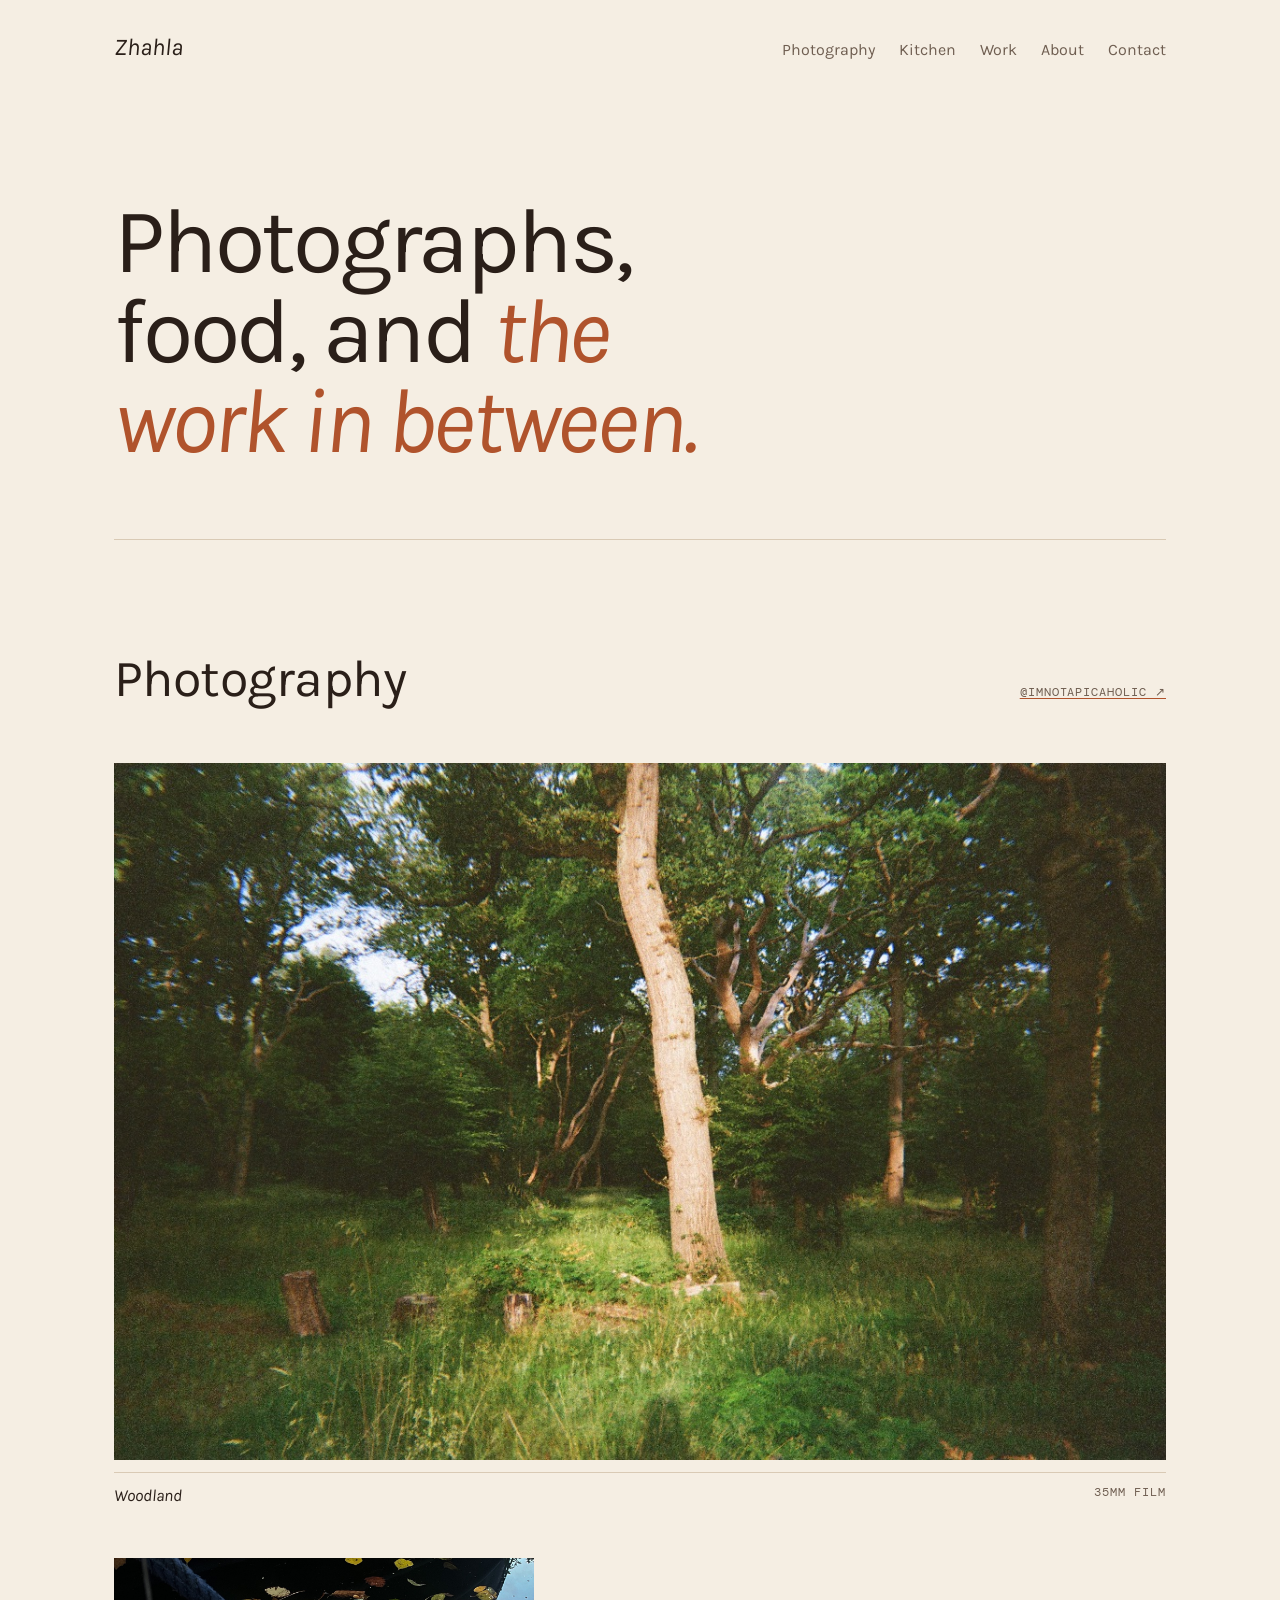
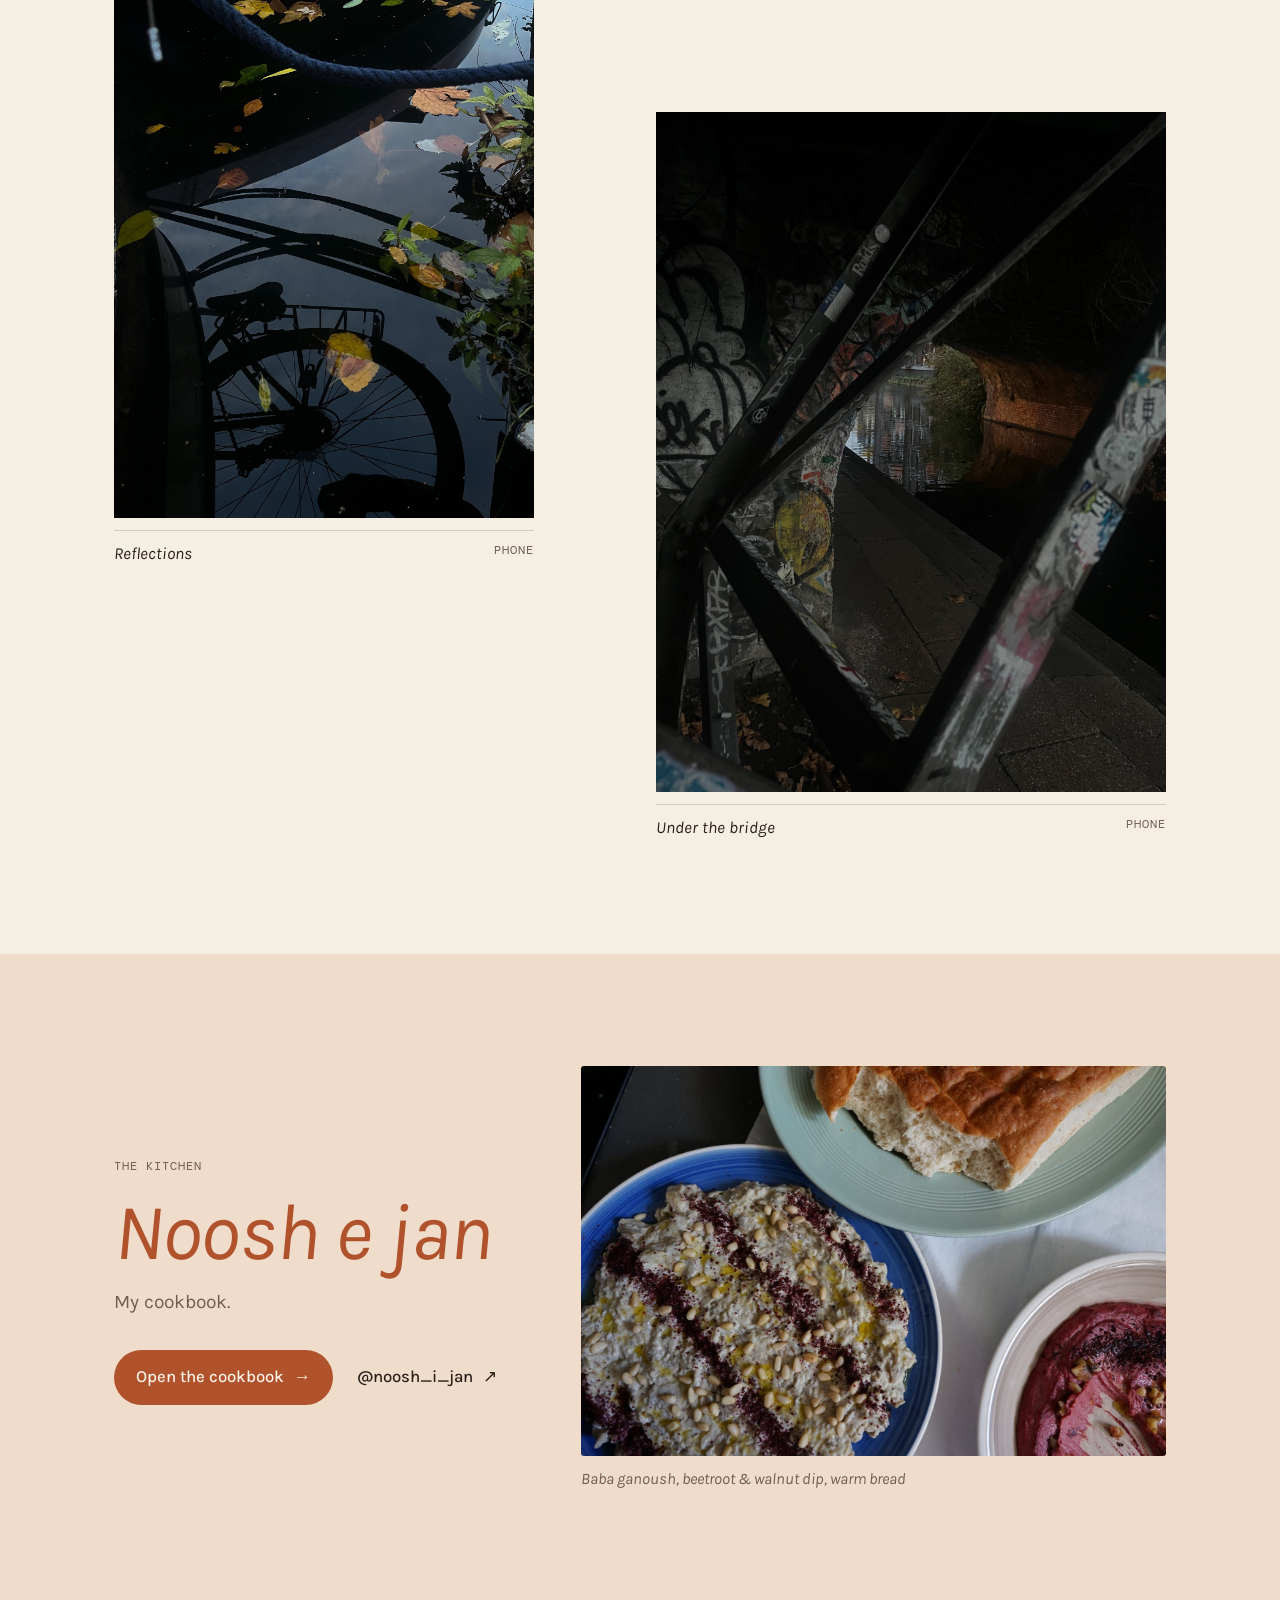
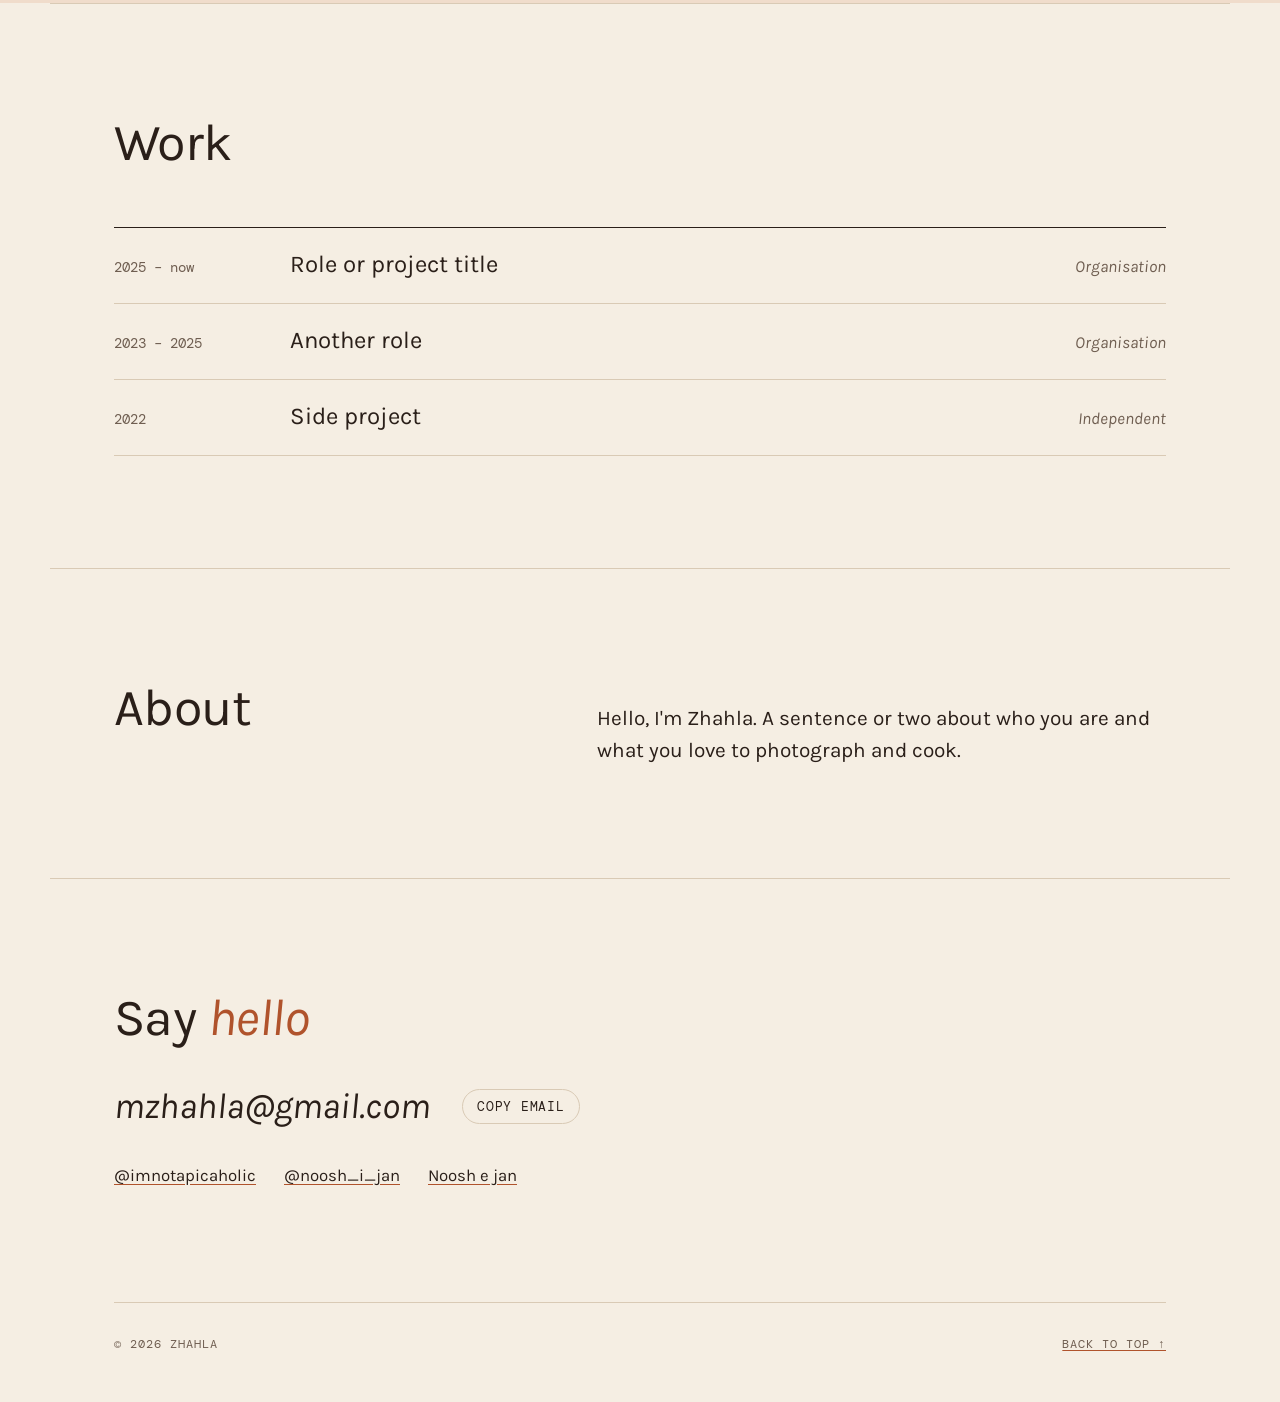
==== index.html @ 4661c4b5 "Switch typography to Karla Co-Authored-By: Claude Opus 5.5 <noreply@anthropic.com> Claude-Session: h" ====
<!doctype html>
<html lang="en">
<head>
<meta charset="utf-8">
<meta name="viewport" content="width=device-width, initial-scale=1, viewport-fit=cover">
<title>Zhahla Portfolio</title>
<link rel="preconnect" href="https://fonts.googleapis.com">
<link rel="preconnect" href="https://fonts.gstatic.com" crossorigin>
<link rel="stylesheet" href="https://fonts.googleapis.com/css2?family=Karla:ital,wght@0,300..700;1,300..700&family=DM+Mono:wght@400&display=swap">
<style>
  :root {
    --paper: #f5eee3;
    --paper-deep: #ece2d2;
    --ink: #2a1f19;
    --ink-soft: #6f5e51;
    --rule: #d9cab5;
    --clay: #b0532c;
    --clay-ink: #fbf4ea;
    --clay-soft: #f0dccb;

    --font-display: "Karla", "Helvetica Neue", Arial, sans-serif;
    --font-body: "Karla", "Helvetica Neue", Arial, sans-serif;
    --mono: "DM Mono", ui-monospace, "SFMono-Regular", Menlo, monospace;

    --gutter: clamp(16px, 5vw, 64px);
    --max: 1180px;
  }
  @media (prefers-color-scheme: dark) {
    :root:not([data-theme="light"]) {
      color-scheme: dark;
      --paper: #1d1612;
      --paper-deep: #271e18;
      --ink: #efe4d4;
      --ink-soft: #b2a08f;
      --rule: #3d3129;
      --clay: #d9774c;
      --clay-ink: #1d1612;
      --clay-soft: #3a2519;
    }
  }
  :root[data-theme="dark"] {
    color-scheme: dark;
    --paper: #1d1612;
    --paper-deep: #271e18;
    --ink: #efe4d4;
    --ink-soft: #b2a08f;
    --rule: #3d3129;
    --clay: #d9774c;
    --clay-ink: #1d1612;
    --clay-soft: #3a2519;
  }

  * { box-sizing: border-box; }
  html { scroll-behavior: smooth; }
  @media (prefers-reduced-motion: reduce) { html { scroll-behavior: auto; } }
  body {
    margin: 0;
    background: var(--paper);
    color: var(--ink);
    font-family: var(--font-body);
    font-size: 1.05rem;
    line-height: 1.6;
    -webkit-font-smoothing: antialiased;
  }
  img { max-width: 100%; display: block; }
  a { color: inherit; text-decoration-color: var(--clay); text-underline-offset: 0.2em; }
  a:hover { color: var(--clay); }
  :focus-visible { outline: 2px solid var(--clay); outline-offset: 3px; border-radius: 2px; }

  .wrap { max-width: var(--max); margin-inline: auto; padding-inline: var(--gutter); }

  .label {
    font-family: var(--mono);
    font-size: 0.75rem;
    letter-spacing: 0.08em;
    text-transform: uppercase;
    color: var(--ink-soft);
  }
  h1, h2, h3 { font-family: var(--font-display); font-weight: 400; text-wrap: balance; margin: 0; }
  h2 { font-size: clamp(2rem, 4.5vw, 3.25rem); line-height: 1.05; letter-spacing: -0.01em; }
  h2 em, h1 em { font-style: italic; color: var(--clay); }
  p { margin: 0; }

  /* ---------- Header ---------- */
  .site-header {
    display: flex; flex-wrap: wrap; align-items: baseline; justify-content: space-between;
    gap: 12px 32px; padding-block: 28px;
  }
  .wordmark { font-family: var(--font-display); font-style: italic; font-size: 1.5rem; text-decoration: none; }
  .site-header nav { display: flex; flex-wrap: wrap; gap: 6px 24px; }
  .site-header nav a { font-size: 1rem; text-decoration: none; color: var(--ink-soft); }
  .site-header nav a:hover { color: var(--clay); }

  /* ---------- Intro ---------- */
  .intro { padding-block: clamp(40px, 8vw, 104px) clamp(40px, 6vw, 72px); border-bottom: 1px solid var(--rule); }
  .intro h1 {
    font-size: clamp(2.6rem, 7.4vw, 5.75rem);
    line-height: 0.98;
    letter-spacing: -0.035em;
    font-weight: 400;
    max-width: 14ch;
  }

  /* ---------- Sections ---------- */
  section { padding-block: clamp(56px, 9vw, 112px); }
  section + section { border-top: 1px solid var(--rule); }
  .section-head {
    display: flex; flex-wrap: wrap; align-items: baseline; justify-content: space-between; gap: 12px 24px;
    margin-bottom: clamp(32px, 5vw, 56px);
  }

  /* ---------- Photography: editorial grid ---------- */
  .gallery { display: grid; grid-template-columns: repeat(12, minmax(0, 1fr)); gap: clamp(28px, 4vw, 48px) clamp(16px, 2.5vw, 32px); }
  .frame { margin: 0; }
  .frame button {
    all: unset; display: block; width: 100%; cursor: zoom-in; overflow: hidden; background: var(--paper-deep);
  }
  .frame button:focus-visible { outline: 2px solid var(--clay); outline-offset: 4px; }
  .frame img { width: 100%; height: 100%; object-fit: cover; transition: transform 0.9s cubic-bezier(.2,.7,.2,1); }
  .frame button:hover img { transform: scale(1.025); }
  @media (prefers-reduced-motion: reduce) { .frame img { transition: none; } .frame button:hover img { transform: none; } }
  .frame figcaption {
    display: flex; flex-wrap: wrap; justify-content: space-between; gap: 4px 16px;
    margin-top: 12px; padding-top: 10px; border-top: 1px solid var(--rule);
  }
  .frame figcaption .title { font-style: italic; font-size: 1.05rem; }

  .f-wood   { grid-column: 1 / -1; }
  .f-wood button { aspect-ratio: 1125 / 746; }
  .f-canal  { grid-column: 1 / span 5; grid-row: 2; }
  .f-bridge { grid-column: 7 / span 6; grid-row: 2; margin-top: clamp(0px, 12vw, 160px); }
  .f-canal button, .f-bridge button { aspect-ratio: 3 / 4; }
  @media (max-width: 720px) {
    .f-canal, .f-bridge { grid-column: 1 / -1; grid-row: auto; margin-top: 0; }
  }

  /* ---------- Kitchen ---------- */
  .kitchen { background: var(--clay-soft); border-top: 0 !important; }
  .kitchen-grid { display: grid; grid-template-columns: minmax(0, 1fr) minmax(0, 1.5fr); gap: clamp(32px, 6vw, 88px); align-items: center; }
  @media (max-width: 800px) { .kitchen-grid { grid-template-columns: 1fr; } }
  .dish { margin: 0; }
  .dish a { display: block; overflow: hidden; border-radius: 3px; }
  .dish img { width: 100%; height: auto; aspect-ratio: 3 / 2; object-fit: cover; transition: transform 0.9s cubic-bezier(.2,.7,.2,1); }
  .dish a:hover img { transform: scale(1.025); }
  @media (prefers-reduced-motion: reduce) { .dish img { transition: none; } .dish a:hover img { transform: none; } }
  .dish figcaption { margin-top: 10px; font-style: italic; font-size: 1rem; color: var(--ink-soft); }
  .kitchen h2 { font-size: clamp(2.6rem, 7vw, 5rem); }
  .kitchen p.lede { margin-top: 12px; font-size: 1.2rem; color: var(--ink-soft); }
  .kitchen-links { display: flex; flex-wrap: wrap; gap: 12px 20px; margin-top: 32px; align-items: center; }
  .btn {
    display: inline-flex; align-items: center; gap: 10px;
    padding: 14px 22px; border-radius: 999px;
    background: var(--clay); color: var(--clay-ink); text-decoration: none;
    font-family: var(--font-body); font-size: 1.05rem; font-weight: 500;
    border: 0; cursor: pointer;
  }
  .btn:hover { color: var(--clay-ink); filter: brightness(1.07); }
  .btn-quiet { background: transparent; color: var(--ink); padding-inline: 4px; }
  .btn-quiet:hover { color: var(--clay); filter: none; }

  /* ---------- Work ---------- */
  .work-list { list-style: none; margin: 0; padding: 0; border-top: 1px solid var(--ink); }
  .work-list li {
    display: grid; grid-template-columns: 9rem minmax(0, 1fr) auto; gap: 4px 32px;
    padding-block: 22px; border-bottom: 1px solid var(--rule); align-items: baseline;
  }
  .work-list .when { font-family: var(--mono); font-size: 0.85rem; color: var(--ink-soft); font-variant-numeric: tabular-nums; }
  .work-list h3 { font-size: 1.5rem; line-height: 1.2; }
  .work-list .org { font-style: italic; color: var(--ink-soft); }
  @media (max-width: 760px) { .work-list li { grid-template-columns: 1fr; } }

  /* ---------- About ---------- */
  .about-grid { display: grid; align-items: baseline; grid-template-columns: minmax(0, 1fr) minmax(0, 1.4fr); gap: clamp(32px, 6vw, 96px); }
  @media (max-width: 800px) { .about-grid { grid-template-columns: 1fr; } }
  .about-copy { max-width: 52ch; font-size: 1.3rem; line-height: 1.55; }
  /* ---------- Contact ---------- */
  .contact-row { display: flex; flex-wrap: wrap; gap: 16px 32px; align-items: center; margin-top: 32px; }
  .email {
    font-family: var(--font-display); font-size: clamp(1.4rem, 3.4vw, 2.25rem); font-style: italic;
    user-select: all; overflow-wrap: anywhere;
  }
  .copy { font-family: var(--mono); font-size: 0.8rem; letter-spacing: 0.06em; text-transform: uppercase;
    background: none; border: 1px solid var(--rule); color: var(--ink); padding: 8px 14px; border-radius: 999px; cursor: pointer; }
  .copy:hover { border-color: var(--clay); color: var(--clay); }
  .socials { display: flex; flex-wrap: wrap; gap: 8px 28px; margin-top: 28px; }

  footer { padding-block: 32px 48px; border-top: 1px solid var(--rule); display: flex; flex-wrap: wrap; justify-content: space-between; gap: 8px 24px; }

  /* ---------- Lightbox ---------- */
  dialog.lightbox {
    border: 0; padding: 0; max-width: 100vw; max-height: 100vh; width: 100vw; height: 100vh;
    background: rgba(24, 17, 13, 0.94); color: #efe4d4;
  }
  dialog.lightbox::backdrop { background: rgba(24, 17, 13, 0.94); }
  .lb-inner { height: 100%; display: grid; grid-template-rows: minmax(0, 1fr) auto; gap: 16px; padding: max(24px, env(safe-area-inset-top, 0px)) 16px max(20px, env(safe-area-inset-bottom, 0px)); }
  .lb-inner img { max-height: 100%; max-width: 100%; margin: auto; object-fit: contain; }
  .lb-bar { display: flex; flex-wrap: wrap; gap: 8px 24px; justify-content: center; align-items: baseline; font-style: italic; }
  .lb-bar .label { color: #b2a08f; font-style: normal; }
  .lb-btn { all: unset; cursor: pointer; font-family: var(--mono); font-size: 0.8rem; letter-spacing: 0.08em; text-transform: uppercase; color: #efe4d4; padding: 6px 10px; }
  .lb-btn:hover { color: #d9774c; }
  .lb-btn:focus-visible { outline: 2px solid #d9774c; }
</style>
</head>
<body>

<div class="wrap">
  <header class="site-header">
    <a class="wordmark" href="#top" id="top">Zhahla</a>
    <nav aria-label="Sections">
      <a href="#photography">Photography</a>
      <a href="#kitchen">Kitchen</a>
      <a href="#work">Work</a>
      <a href="#about">About</a>
      <a href="#contact">Contact</a>
    </nav>
  </header>

  <div class="intro">
    <h1>Photographs, food, and <em>the work in between.</em></h1>
  </div>
</div>

<main>
  <!-- PHOTOGRAPHY -->
  <section id="photography" class="wrap" aria-labelledby="photo-h">
    <div class="section-head">
      <h2 id="photo-h">Photography</h2>
      <a class="label" href="https://www.instagram.com/imnotapicaholic/" target="_blank" rel="noopener">@imnotapicaholic ↗</a>
    </div>

    <div class="gallery">
      <figure class="frame f-wood">
        <button type="button" aria-label="View Woodland larger">
          <img src="images/woodland.jpg" alt="Sunlit clearing in an old oak wood, a pale trunk leaning across long green grass and small tree stumps" width="1125" height="746">
        </button>
        <figcaption><span class="title">Woodland</span><span class="label">35mm film</span></figcaption>
      </figure>

      <figure class="frame f-canal">
        <button type="button" aria-label="View Reflections larger">
          <img src="images/canal-reflection.jpg" alt="A bicycle reflected in dark canal water beside a moored boat, with autumn leaves floating on the surface" width="1500" height="2000" loading="lazy">
        </button>
        <figcaption><span class="title">Reflections</span><span class="label">Phone</span></figcaption>
      </figure>

      <figure class="frame f-bridge">
        <button type="button" aria-label="View Under the bridge larger">
          <img src="images/under-the-bridge.jpg" alt="Canal towpath seen through sticker-covered railings, with warm light on the brick arch of a bridge" width="1500" height="2000" loading="lazy">
        </button>
        <figcaption><span class="title">Under the bridge</span><span class="label">Phone</span></figcaption>
      </figure>
    </div>
  </section>

  <!-- KITCHEN -->
  <section id="kitchen" class="kitchen" aria-labelledby="kitchen-h">
    <div class="wrap kitchen-grid">
      <div>
        <span class="label">The kitchen</span>
        <h2 id="kitchen-h" style="margin-top:12px"><em>Noosh e jan</em></h2>
        <p class="lede">My cookbook.</p>
        <div class="kitchen-links">
          <a class="btn" href="https://zhahlam.github.io/nosh-e-jaan/" target="_blank" rel="noopener">Open the cookbook <span aria-hidden="true">→</span></a>
          <a class="btn btn-quiet" href="https://www.instagram.com/noosh_i_jan/" target="_blank" rel="noopener">@noosh_i_jan <span aria-hidden="true">↗</span></a>
        </div>
      </div>
      <figure class="dish">
        <a href="https://zhahlam.github.io/nosh-e-jaan/" target="_blank" rel="noopener">
          <img src="images/dips-and-bread.jpg" alt="Baba ganoush with pine nuts and sumac, beetroot and walnut dip, and a torn loaf of bread" width="1600" height="1067" loading="lazy">
        </a>
        <figcaption>Baba ganoush, beetroot &amp; walnut dip, warm bread</figcaption>
      </figure>
    </div>
  </section>

  <!-- WORK -->
  <section id="work" class="wrap" aria-labelledby="work-h">
    <div class="section-head">
      <h2 id="work-h">Work</h2>
    </div>
    <ol class="work-list">
      <li><span class="when">2025 – now</span><h3>Role or project title</h3><span class="org">Organisation</span></li>
      <li><span class="when">2023 – 2025</span><h3>Another role</h3><span class="org">Organisation</span></li>
      <li><span class="when">2022</span><h3>Side project</h3><span class="org">Independent</span></li>
    </ol>
  </section>

  <!-- ABOUT -->
  <section id="about" class="wrap" aria-labelledby="about-h">
    <div class="about-grid">
      <h2 id="about-h">About</h2>
      <p class="about-copy">Hello, I'm Zhahla. A sentence or two about who you are and what you love to photograph and cook.</p>
    </div>
  </section>

  <!-- CONTACT -->
  <section id="contact" class="wrap contact" aria-labelledby="contact-h">
    <h2 id="contact-h">Say <em>hello</em></h2>
    <div class="contact-row">
      <span class="email" id="email">mzhahla@gmail.com</span>
      <button class="copy" type="button" id="copy-email">Copy email</button>
    </div>
    <div class="socials">
      <a href="https://www.instagram.com/imnotapicaholic/" target="_blank" rel="noopener">@imnotapicaholic</a>
      <a href="https://www.instagram.com/noosh_i_jan/" target="_blank" rel="noopener">@noosh_i_jan</a>
      <a href="https://zhahlam.github.io/nosh-e-jaan/" target="_blank" rel="noopener">Noosh e jan</a>
    </div>
  </section>
</main>

<div class="wrap">
  <footer>
    <span class="label">© 2026 Zhahla</span>
    <a class="label" href="#top">Back to top ↑</a>
  </footer>
</div>

<dialog class="lightbox" id="lightbox" aria-label="Photograph viewer">
  <div class="lb-inner">
    <img id="lb-img" src="" alt="">
    <div class="lb-bar">
      <button class="lb-btn" type="button" id="lb-prev">← Prev</button>
      <span id="lb-title"></span>
      <span class="label" id="lb-meta"></span>
      <button class="lb-btn" type="button" id="lb-next">Next →</button>
      <button class="lb-btn" type="button" id="lb-close">Close ✕</button>
    </div>
  </div>
</dialog>

<script>
  (function () {
    var frames = Array.prototype.slice.call(document.querySelectorAll('.frame'));
    var dlg = document.getElementById('lightbox');
    var img = document.getElementById('lb-img');
    var title = document.getElementById('lb-title');
    var meta = document.getElementById('lb-meta');
    var current = 0;

    function show(i) {
      current = (i + frames.length) % frames.length;
      var f = frames[current];
      var src = f.querySelector('img');
      img.src = src.getAttribute('src');
      img.alt = src.alt;
      title.textContent = f.querySelector('.title').textContent;
      meta.textContent = f.querySelector('figcaption .label').textContent;
    }
    frames.forEach(function (f, i) {
      f.querySelector('button').addEventListener('click', function () {
        show(i);
        if (dlg.showModal) dlg.showModal(); else dlg.setAttribute('open', '');
      });
    });
    document.getElementById('lb-prev').addEventListener('click', function () { show(current - 1); });
    document.getElementById('lb-next').addEventListener('click', function () { show(current + 1); });
    document.getElementById('lb-close').addEventListener('click', function () { dlg.close(); });
    dlg.addEventListener('click', function (e) { if (e.target === dlg || e.target.classList.contains('lb-inner')) dlg.close(); });
    dlg.addEventListener('keydown', function (e) {
      if (e.key === 'ArrowLeft') show(current - 1);
      if (e.key === 'ArrowRight') show(current + 1);
    });

    var copyBtn = document.getElementById('copy-email');
    copyBtn.addEventListener('click', function () {
      var text = document.getElementById('email').textContent;
      function done() { copyBtn.textContent = 'Copied'; setTimeout(function () { copyBtn.textContent = 'Copy email'; }, 1800); }
      function fallback() {
        var r = document.createRange(); r.selectNodeContents(document.getElementById('email'));
        var s = window.getSelection(); s.removeAllRanges(); s.addRange(r);
        copyBtn.textContent = 'Selected, press Ctrl+C';
      }
      try { navigator.clipboard.writeText(text).then(done, fallback); } catch (e) { fallback(); }
    });
  })();
</script>
</body>
</html>
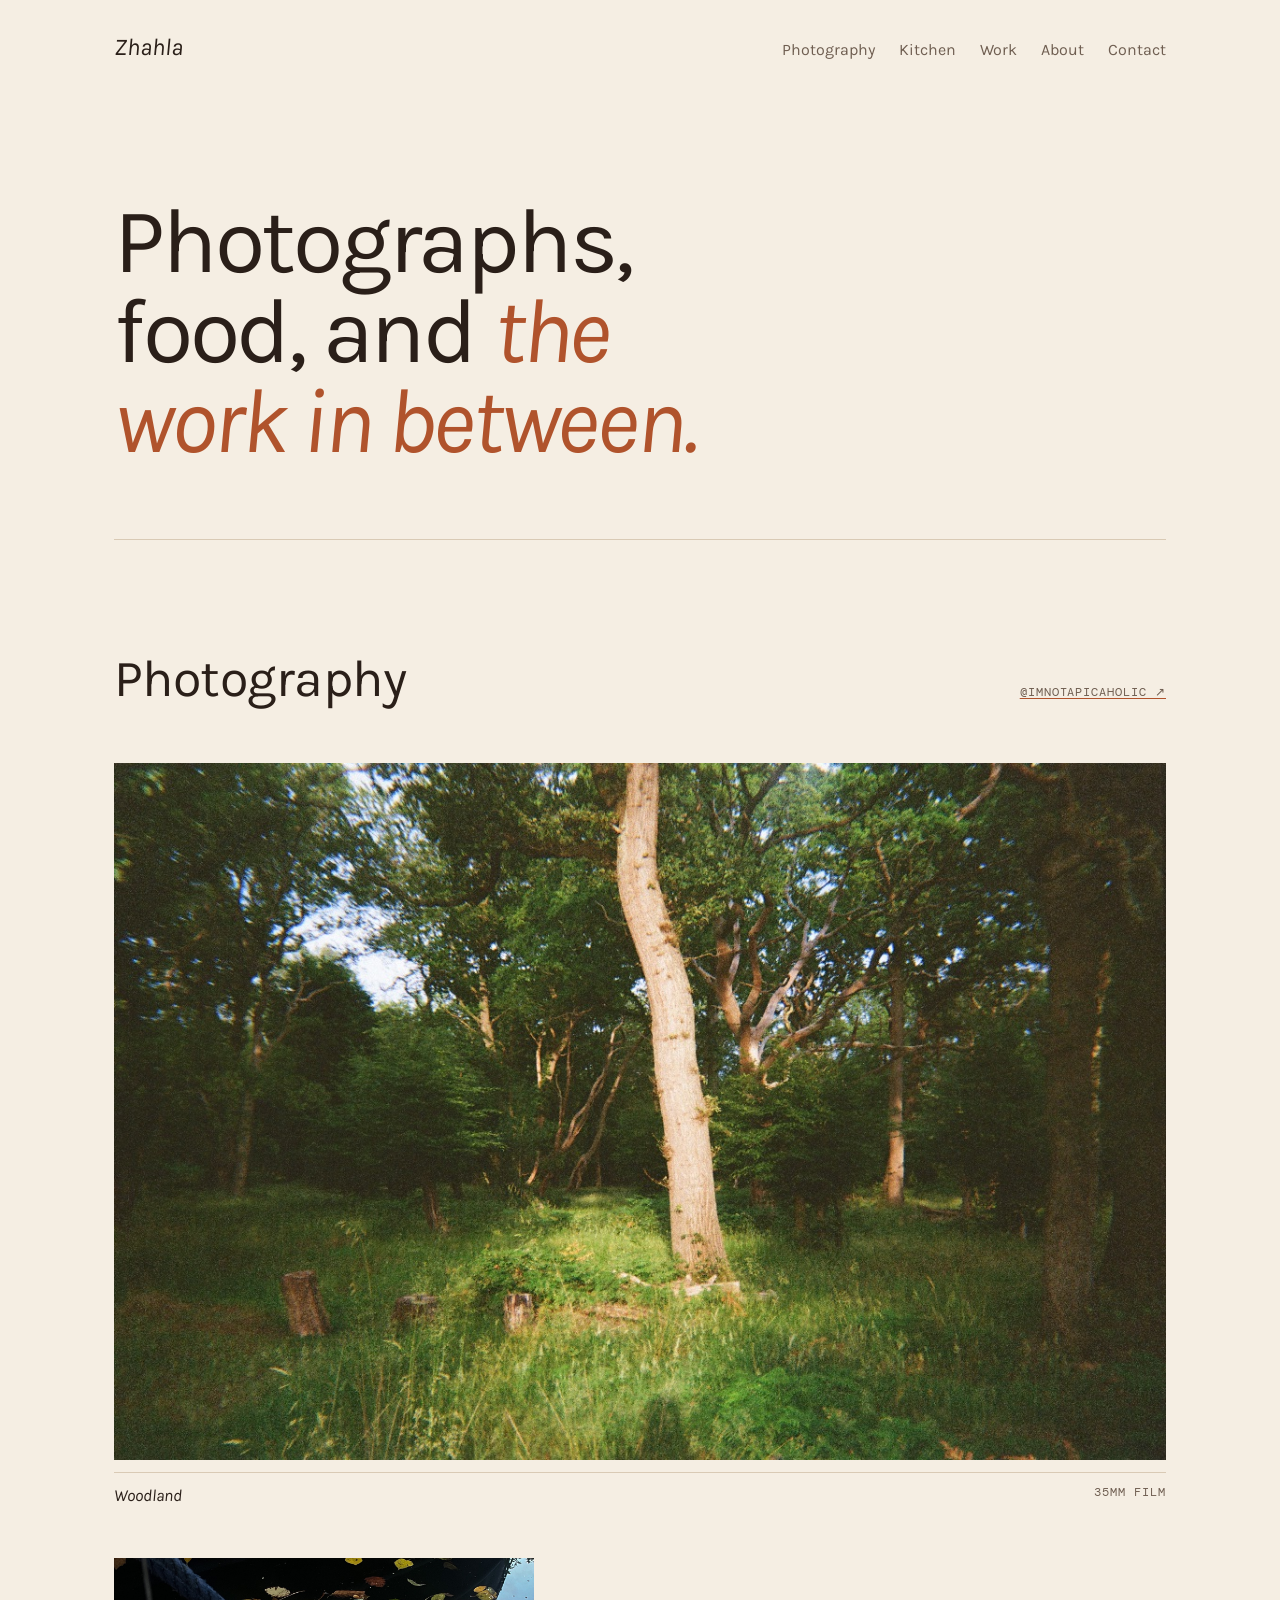
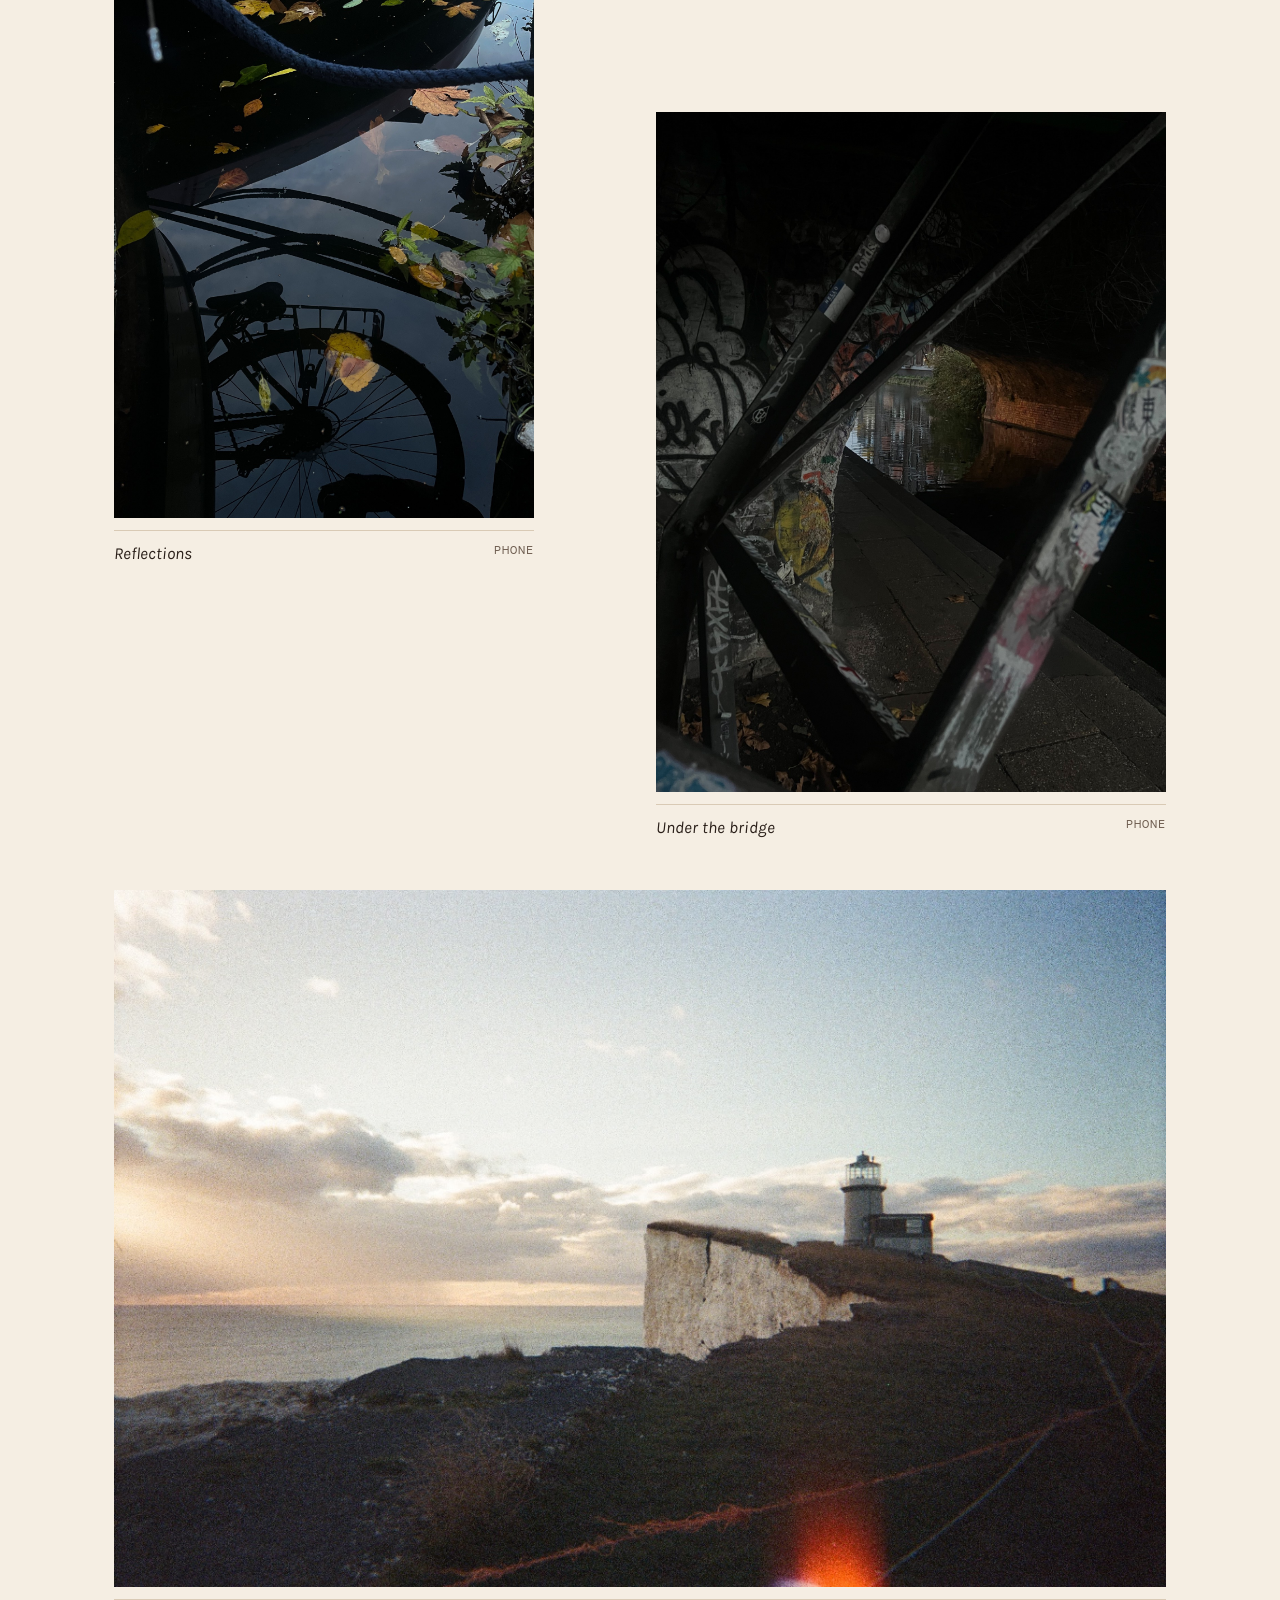
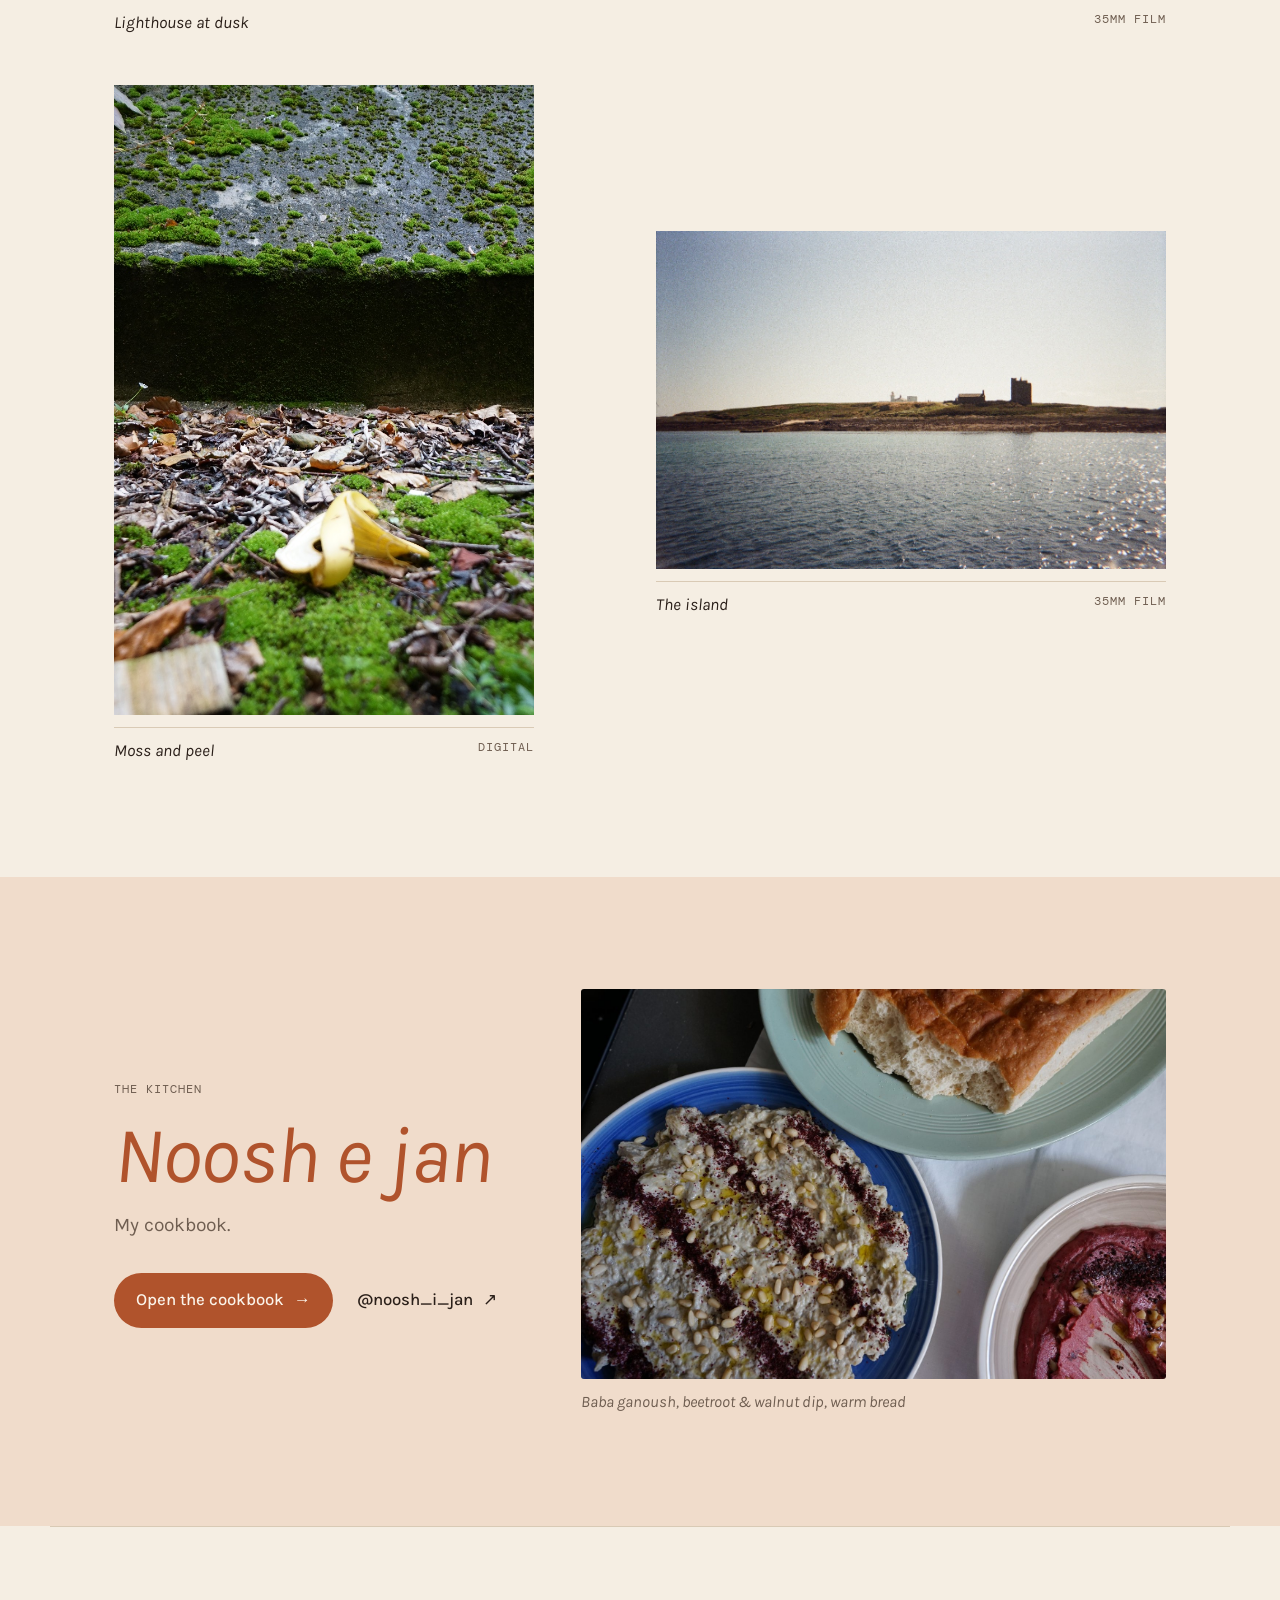
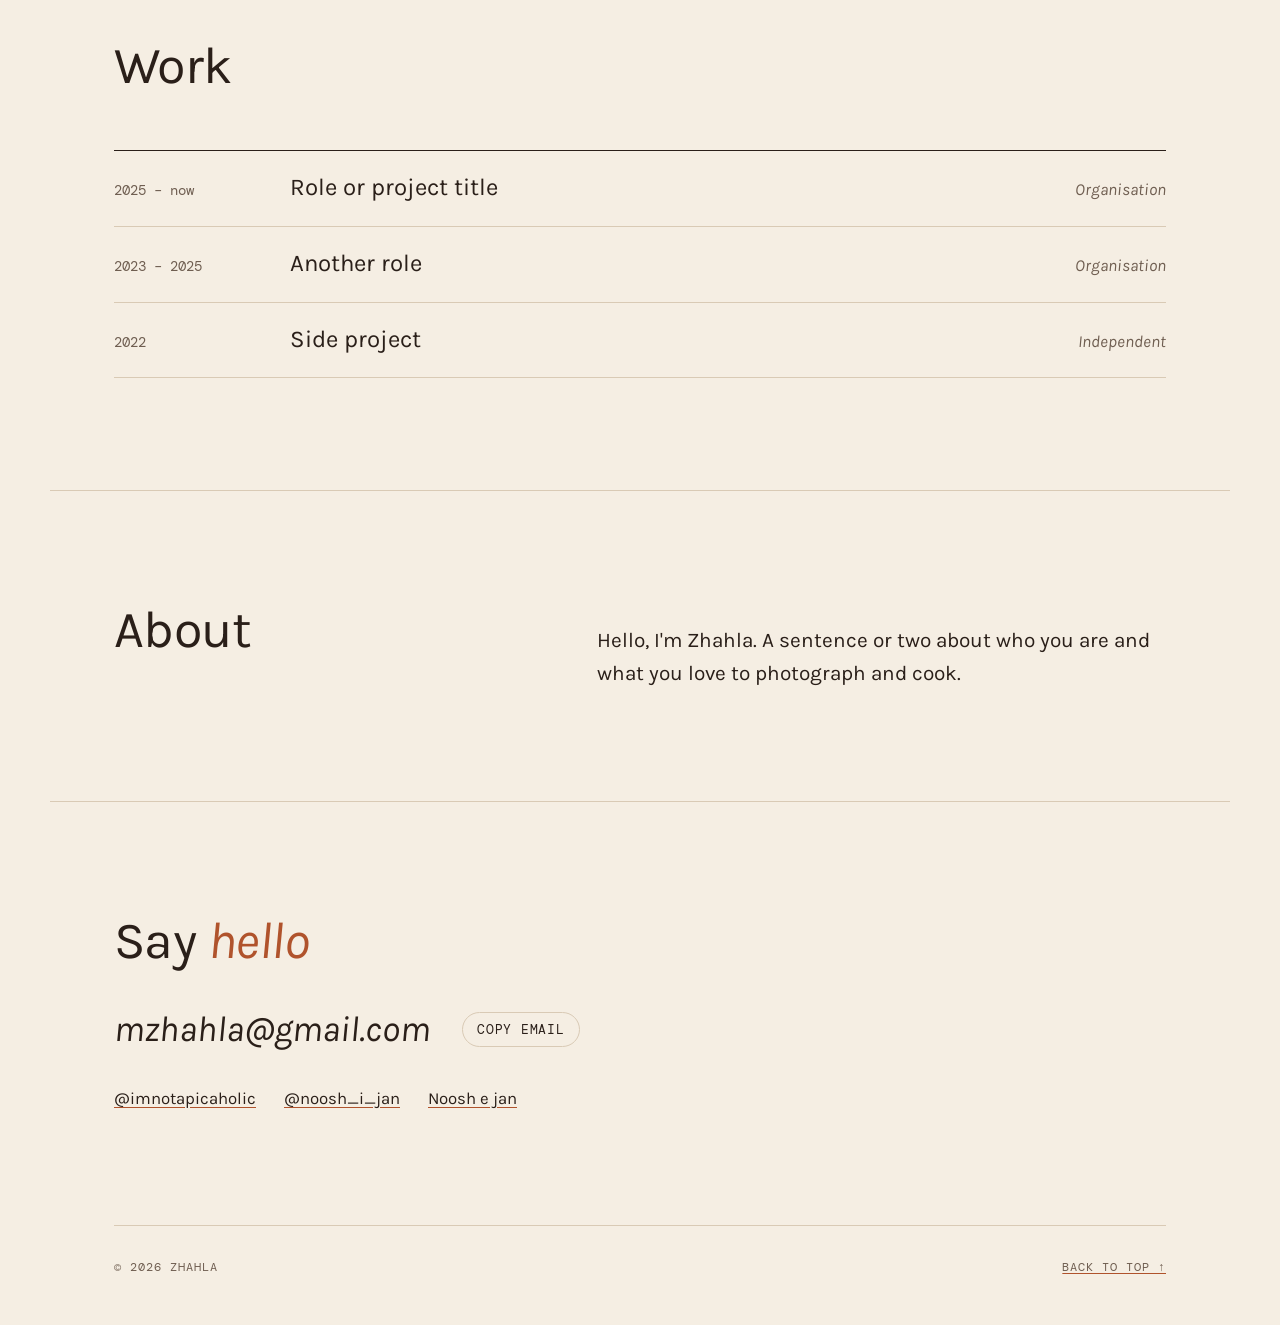
==== commit 2726cc2b: "Add three photographs to the gallery Co-Authored-By: Claude Opus 5.5 <noreply@anthropic.com> Claude-" ====
--- a/index.html
+++ b/index.html
@@ -130,8 +130,14 @@
   .f-canal  { grid-column: 1 / span 5; grid-row: 2; }
   .f-bridge { grid-column: 7 / span 6; grid-row: 2; margin-top: clamp(0px, 12vw, 160px); }
   .f-canal button, .f-bridge button { aspect-ratio: 3 / 4; }
+  .f-lighthouse { grid-column: 1 / -1; grid-row: 3; }
+  .f-moss   { grid-column: 1 / span 5; grid-row: 4; }
+  .f-island { grid-column: 7 / span 6; grid-row: 4; align-self: center; }
+  .f-lighthouse button, .f-island button { aspect-ratio: 1125 / 746; }
+  .f-moss button { aspect-ratio: 2 / 3; }
   @media (max-width: 720px) {
-    .f-canal, .f-bridge { grid-column: 1 / -1; grid-row: auto; margin-top: 0; }
+    .f-canal, .f-bridge, .f-moss, .f-island { grid-column: 1 / -1; grid-row: auto; margin-top: 0; }
+    .f-lighthouse { grid-row: auto; }
   }
 
   /* ---------- Kitchen ---------- */
@@ -248,6 +254,27 @@
           <img src="images/under-the-bridge.jpg" alt="Canal towpath seen through sticker-covered railings, with warm light on the brick arch of a bridge" width="1500" height="2000" loading="lazy">
         </button>
         <figcaption><span class="title">Under the bridge</span><span class="label">Phone</span></figcaption>
+      </figure>
+
+      <figure class="frame f-lighthouse">
+        <button type="button" aria-label="View Lighthouse at dusk larger">
+          <img src="images/lighthouse.jpg" alt="A lighthouse on top of a white chalk cliff at dusk, the sea and a low sun behind clouds, with a red light leak in the corner" width="1125" height="746" loading="lazy">
+        </button>
+        <figcaption><span class="title">Lighthouse at dusk</span><span class="label">35mm film</span></figcaption>
+      </figure>
+
+      <figure class="frame f-moss">
+        <button type="button" aria-label="View Moss and peel larger">
+          <img src="images/moss-and-peel.jpg" alt="A banana peel on a woodland floor of moss and dry leaves, in front of a moss-covered concrete step" width="750" height="1125" loading="lazy">
+        </button>
+        <figcaption><span class="title">Moss and peel</span><span class="label">Digital</span></figcaption>
+      </figure>
+
+      <figure class="frame f-island">
+        <button type="button" aria-label="View The island larger">
+          <img src="images/island.jpg" alt="A low green island seen across sparkling water, with a small white lighthouse and a ruined stone tower on the horizon" width="1125" height="746" loading="lazy">
+        </button>
+        <figcaption><span class="title">The island</span><span class="label">35mm film</span></figcaption>
       </figure>
     </div>
   </section>
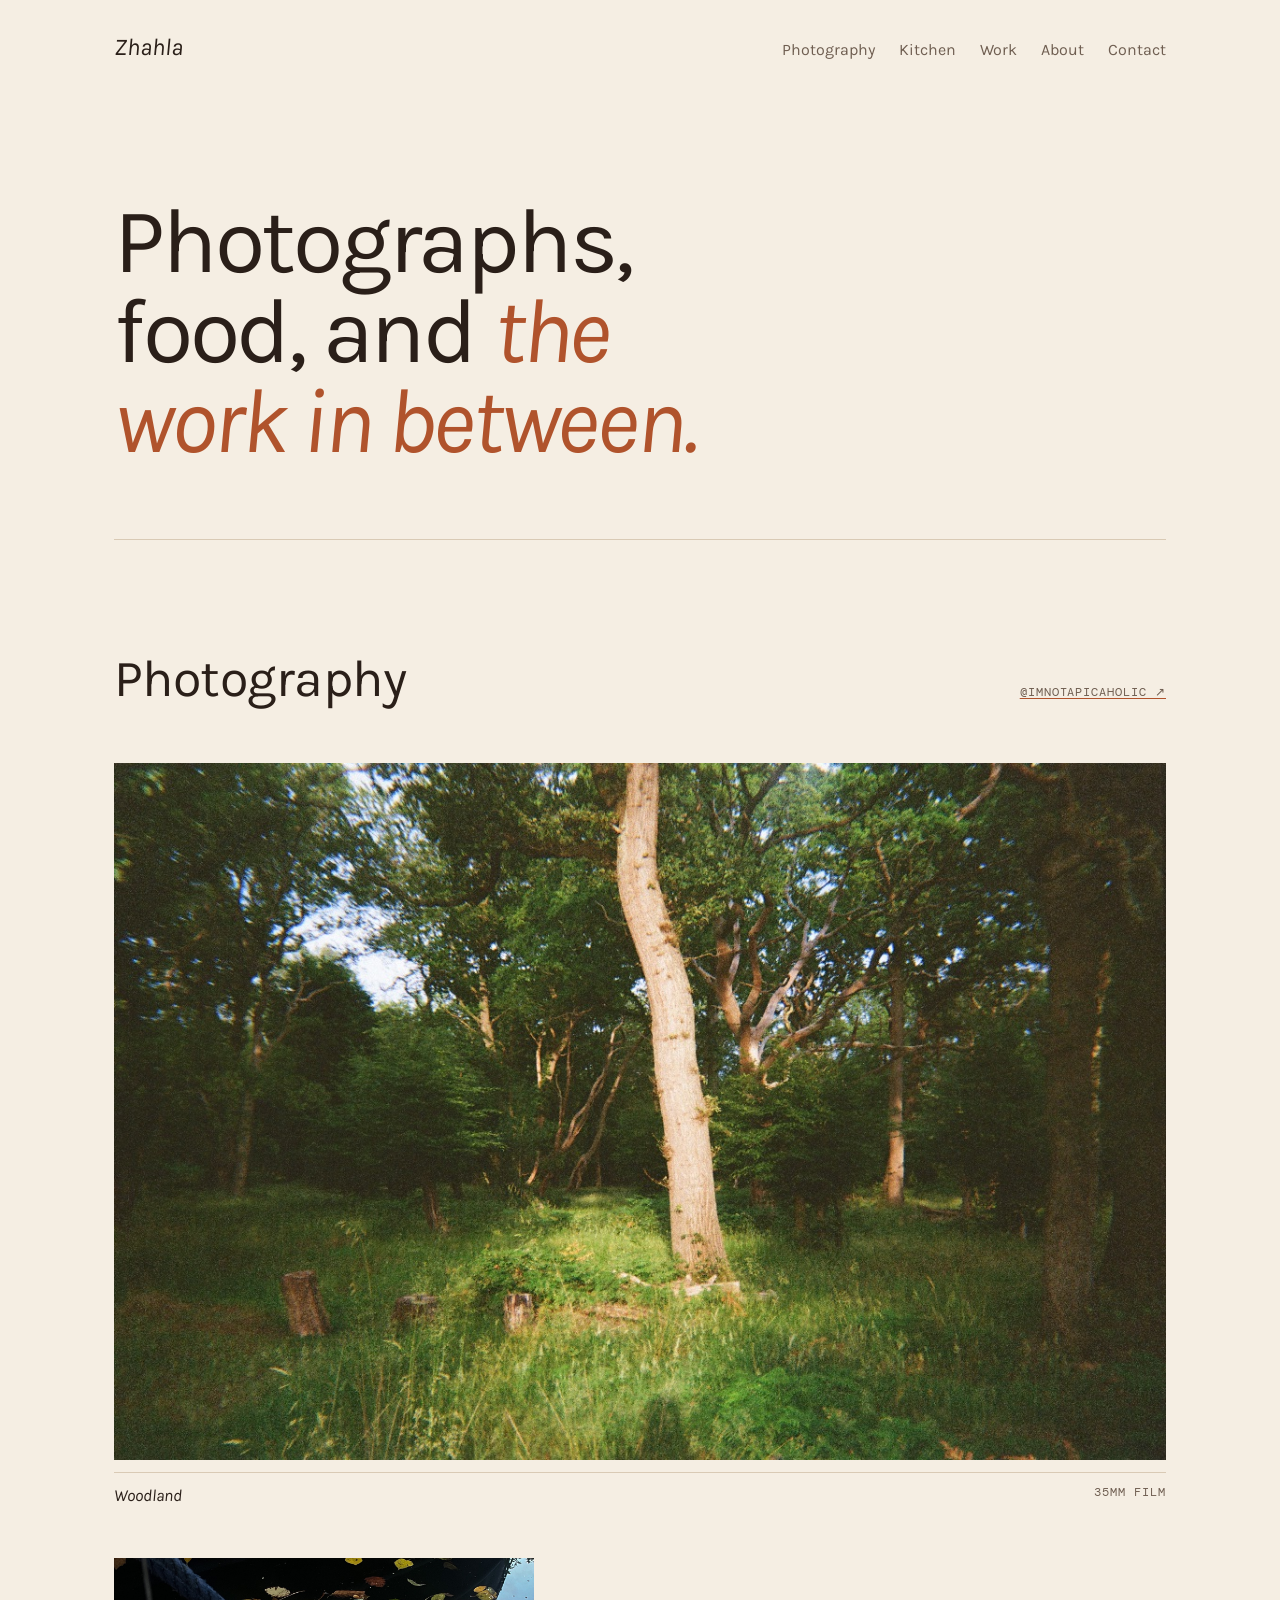
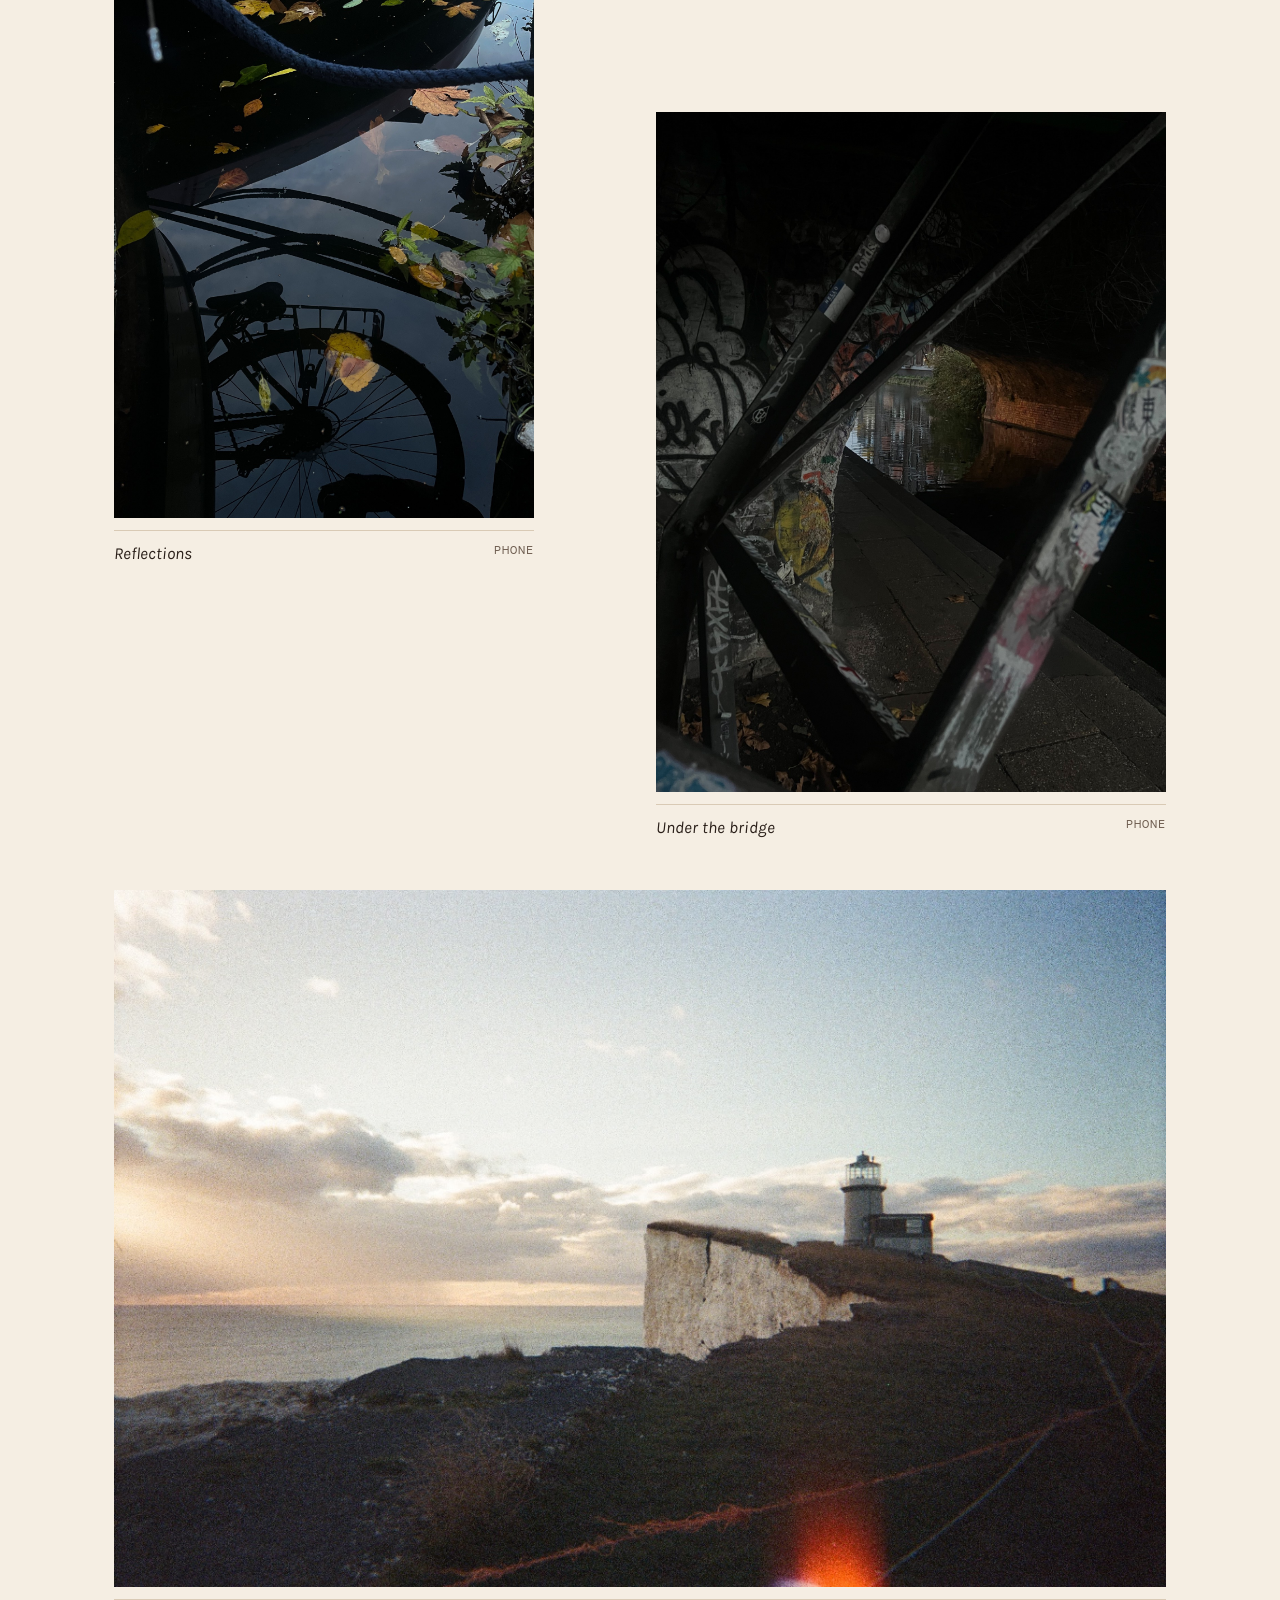
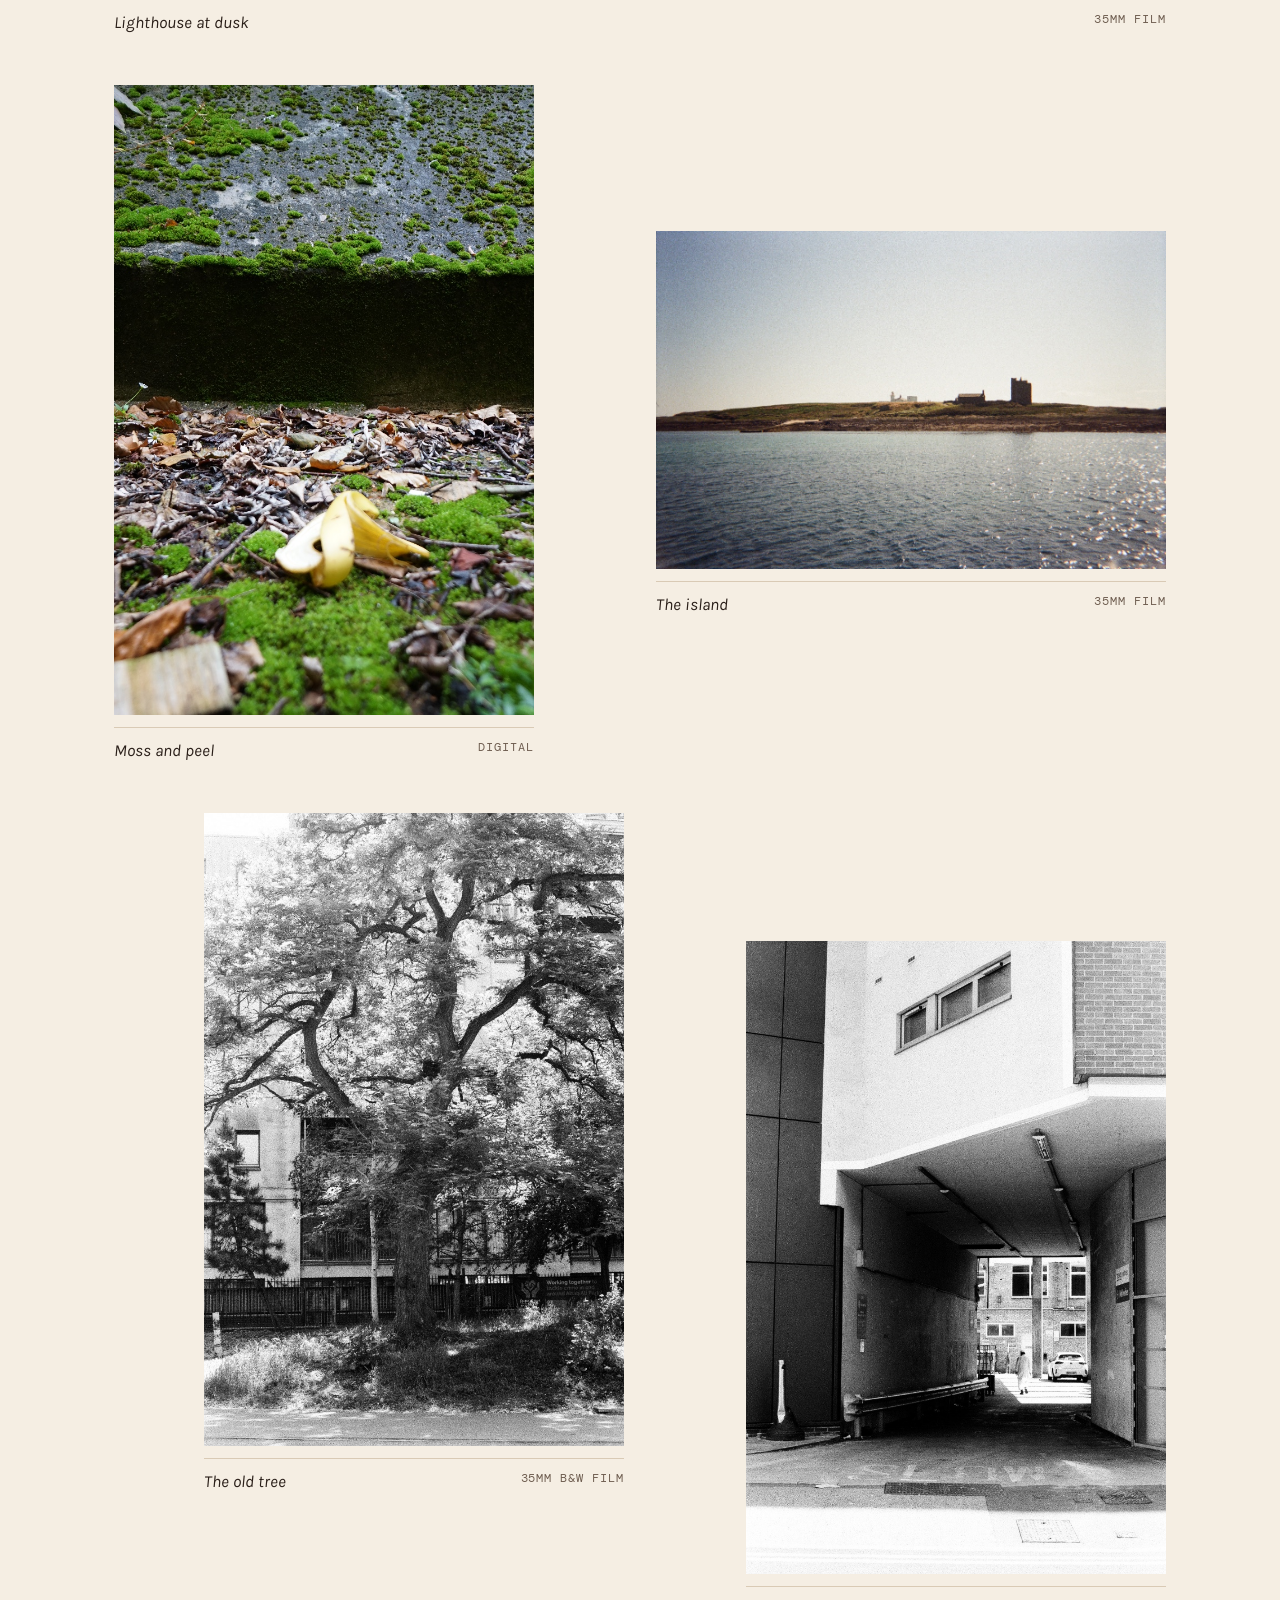
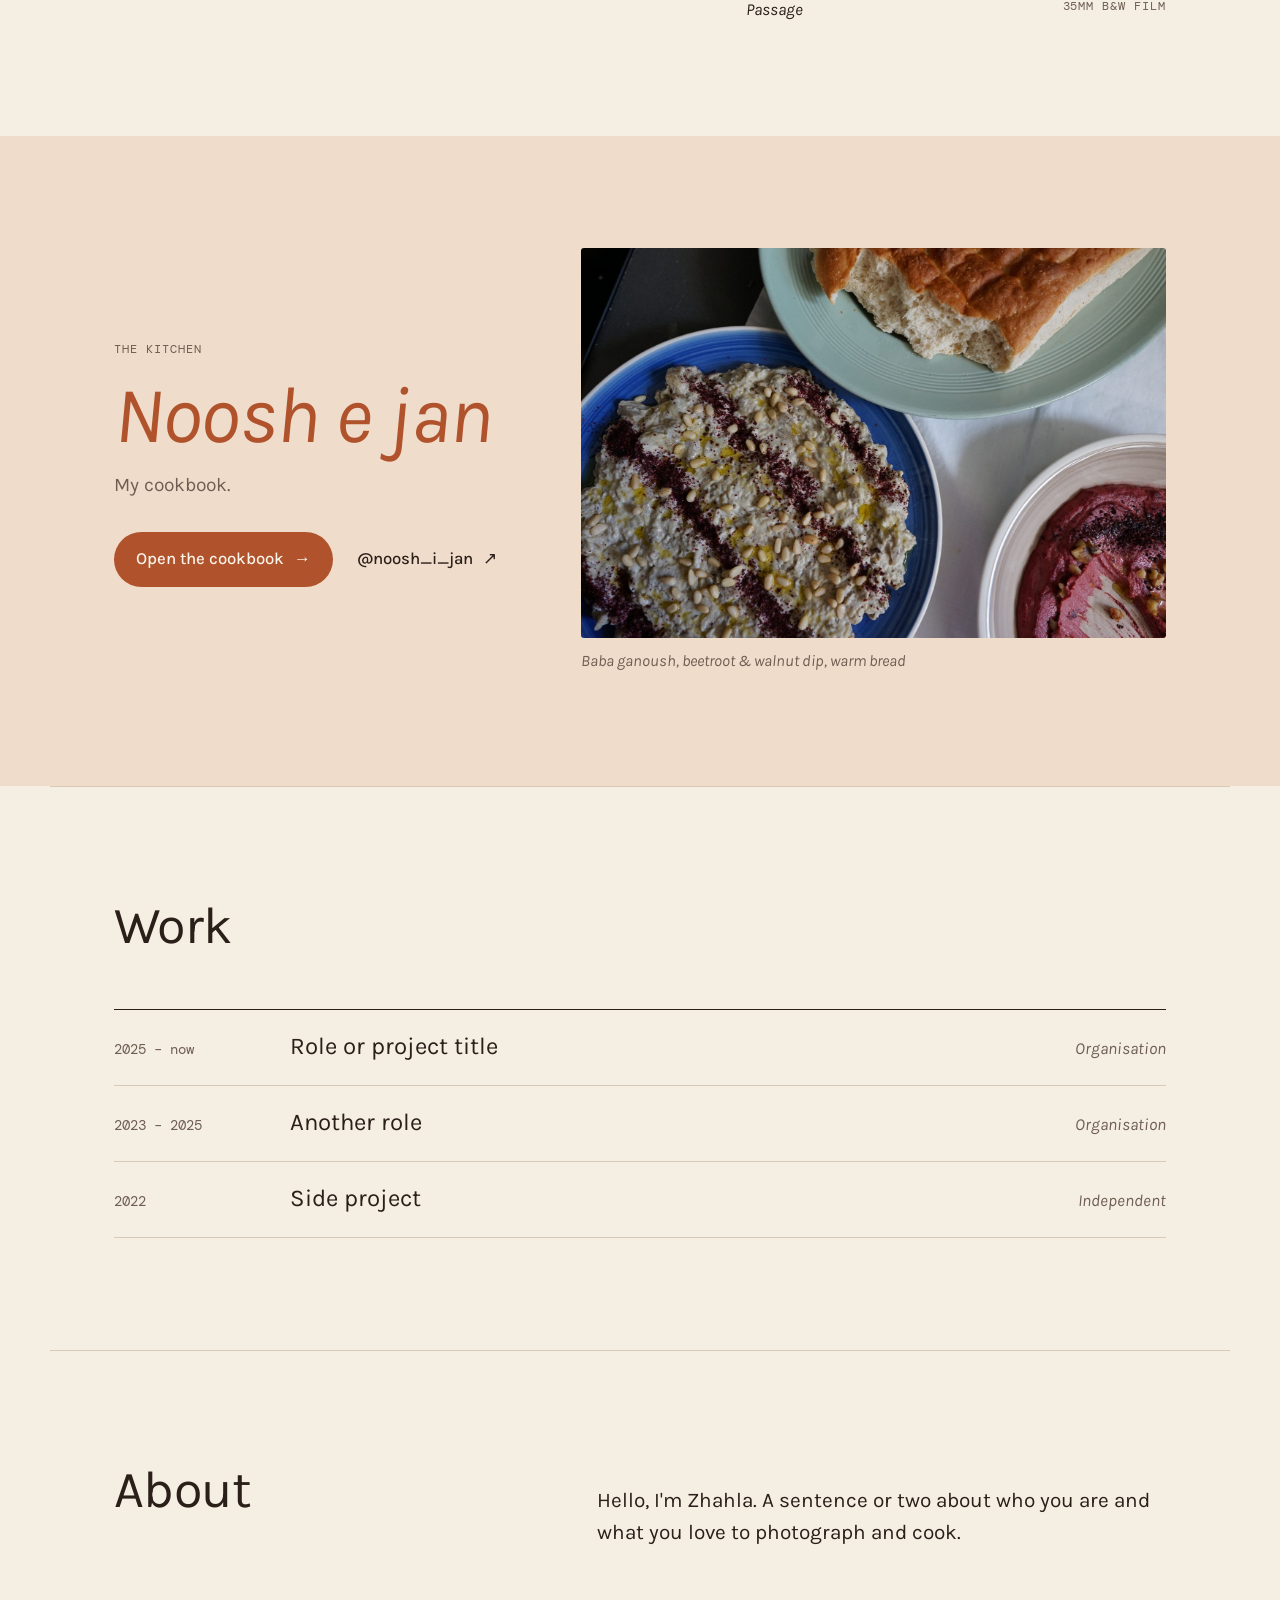
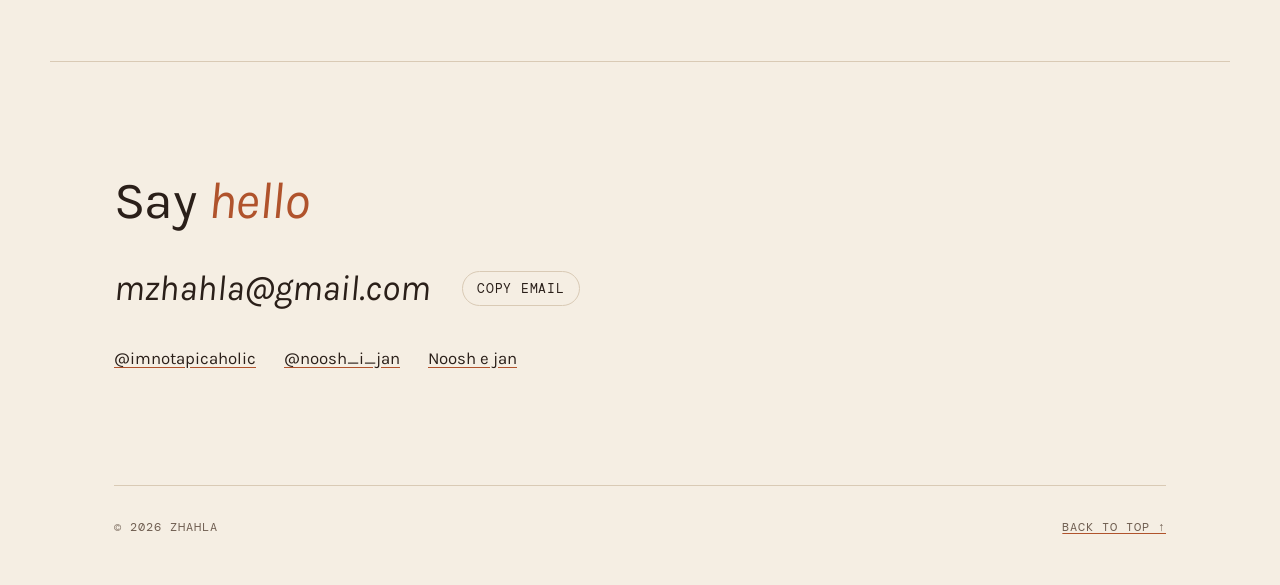
==== commit 72ae9a28: "Add two black and white photographs to the gallery Co-Authored-By: Claude Opus 5.5 <noreply@anthropi" ====
--- a/index.html
+++ b/index.html
@@ -135,8 +135,11 @@
   .f-island { grid-column: 7 / span 6; grid-row: 4; align-self: center; }
   .f-lighthouse button, .f-island button { aspect-ratio: 1125 / 746; }
   .f-moss button { aspect-ratio: 2 / 3; }
+  .f-tree    { grid-column: 2 / span 5; grid-row: 5; }
+  .f-passage { grid-column: 8 / span 5; grid-row: 5; margin-top: clamp(0px, 10vw, 128px); }
+  .f-tree button, .f-passage button { aspect-ratio: 745 / 1125; }
   @media (max-width: 720px) {
-    .f-canal, .f-bridge, .f-moss, .f-island { grid-column: 1 / -1; grid-row: auto; margin-top: 0; }
+    .f-canal, .f-bridge, .f-moss, .f-island, .f-tree, .f-passage { grid-column: 1 / -1; grid-row: auto; margin-top: 0; }
     .f-lighthouse { grid-row: auto; }
   }
 
@@ -275,6 +278,20 @@
           <img src="images/island.jpg" alt="A low green island seen across sparkling water, with a small white lighthouse and a ruined stone tower on the horizon" width="1125" height="746" loading="lazy">
         </button>
         <figcaption><span class="title">The island</span><span class="label">35mm film</span></figcaption>
+      </figure>
+
+      <figure class="frame f-tree">
+        <button type="button" aria-label="View The old tree larger">
+          <img src="images/old-tree.jpg" alt="Black and white photo of a large, sprawling tree in front of a building and a railing, sunlight coming through its leaves" width="745" height="1125" loading="lazy">
+        </button>
+        <figcaption><span class="title">The old tree</span><span class="label">35mm B&amp;W film</span></figcaption>
+      </figure>
+
+      <figure class="frame f-passage">
+        <button type="button" aria-label="View Passage larger">
+          <img src="images/passage.jpg" alt="Black and white photo of a shaded passage under a building, opening onto a bright courtyard where a figure in white walks away" width="745" height="1125" loading="lazy">
+        </button>
+        <figcaption><span class="title">Passage</span><span class="label">35mm B&amp;W film</span></figcaption>
       </figure>
     </div>
   </section>
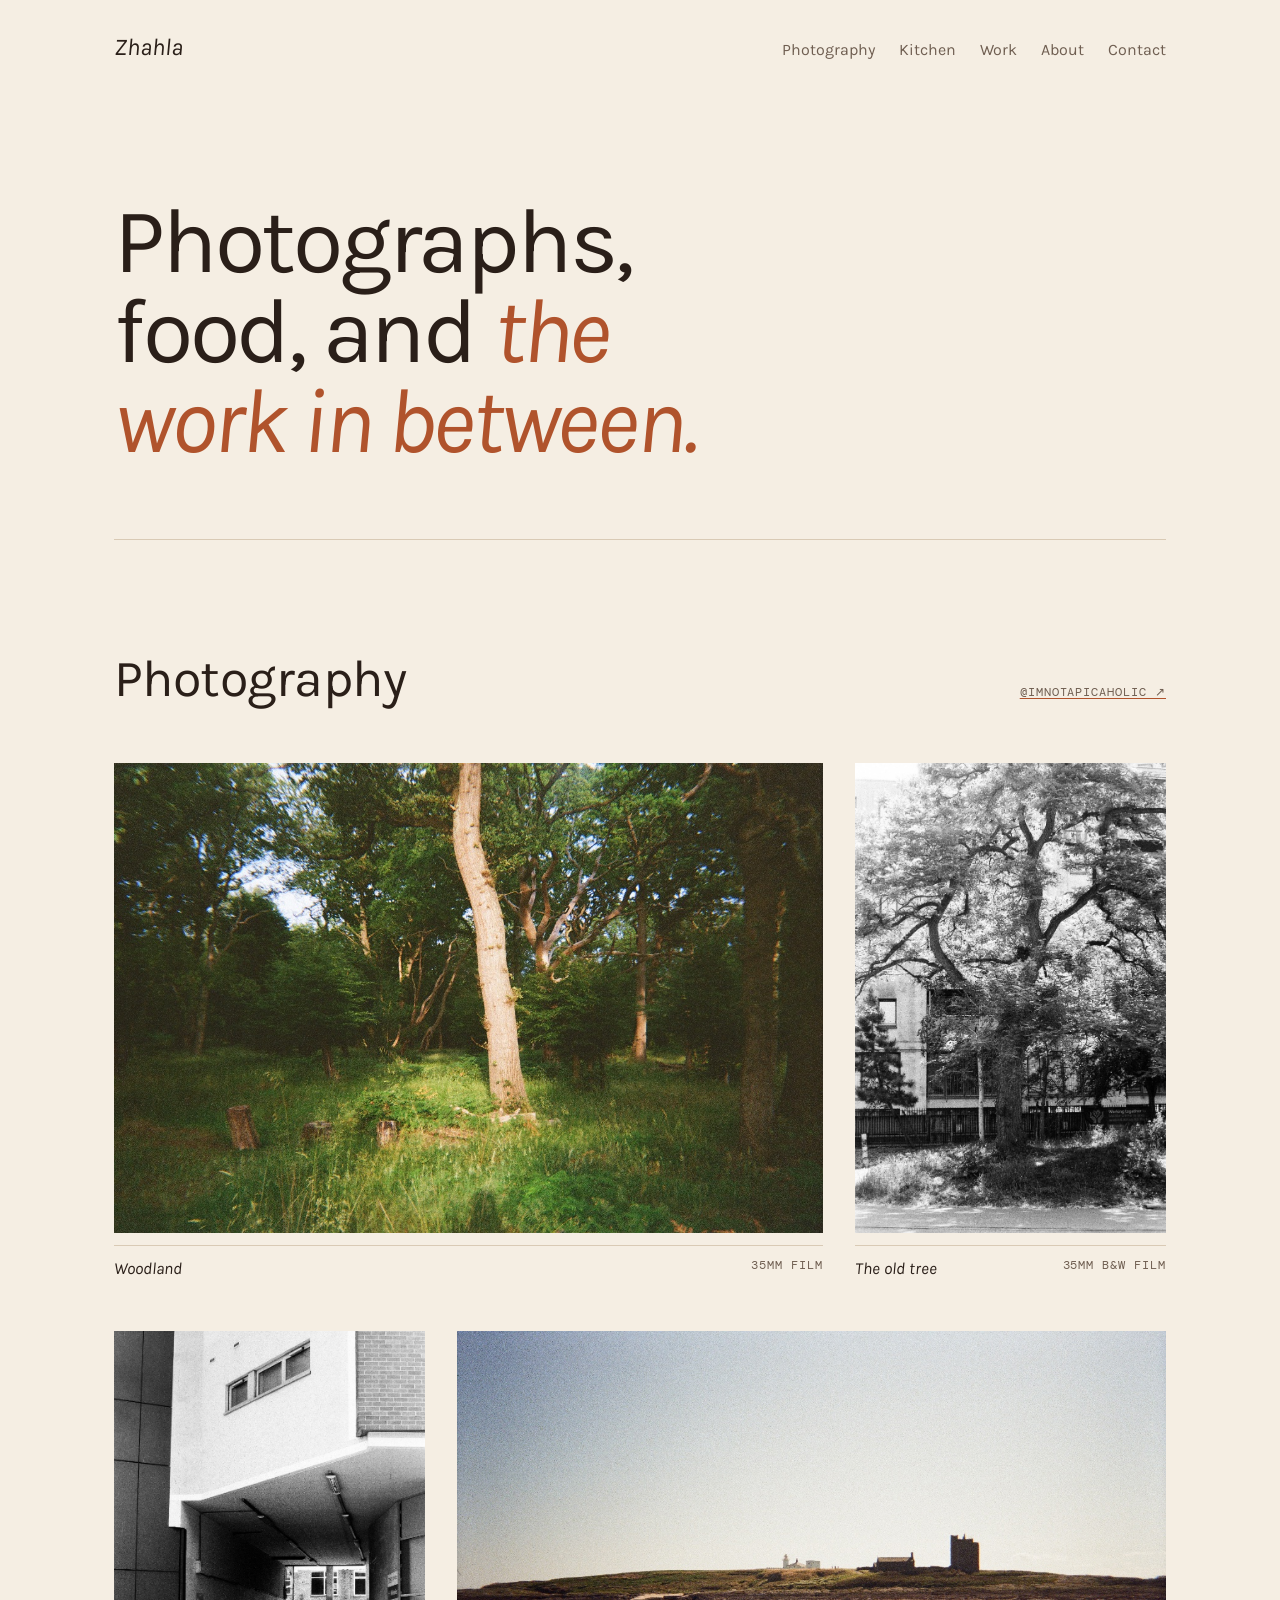
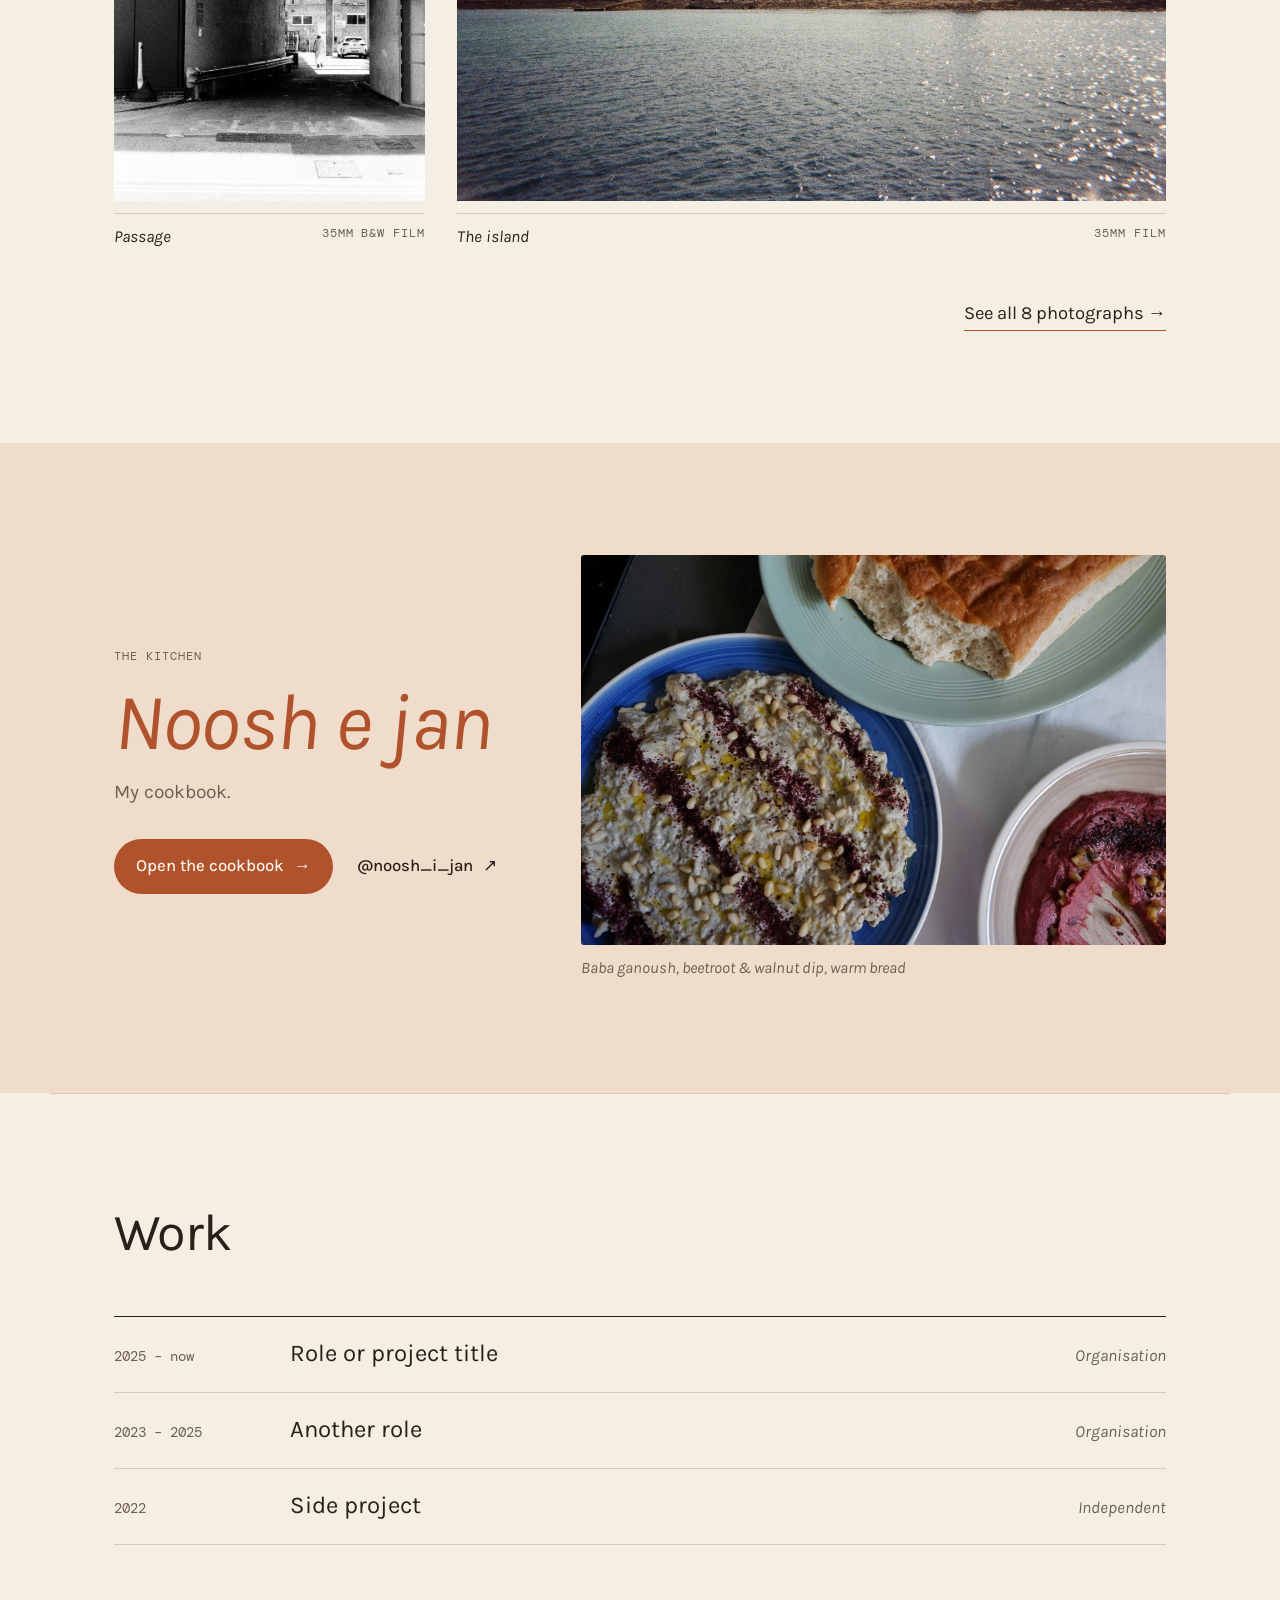
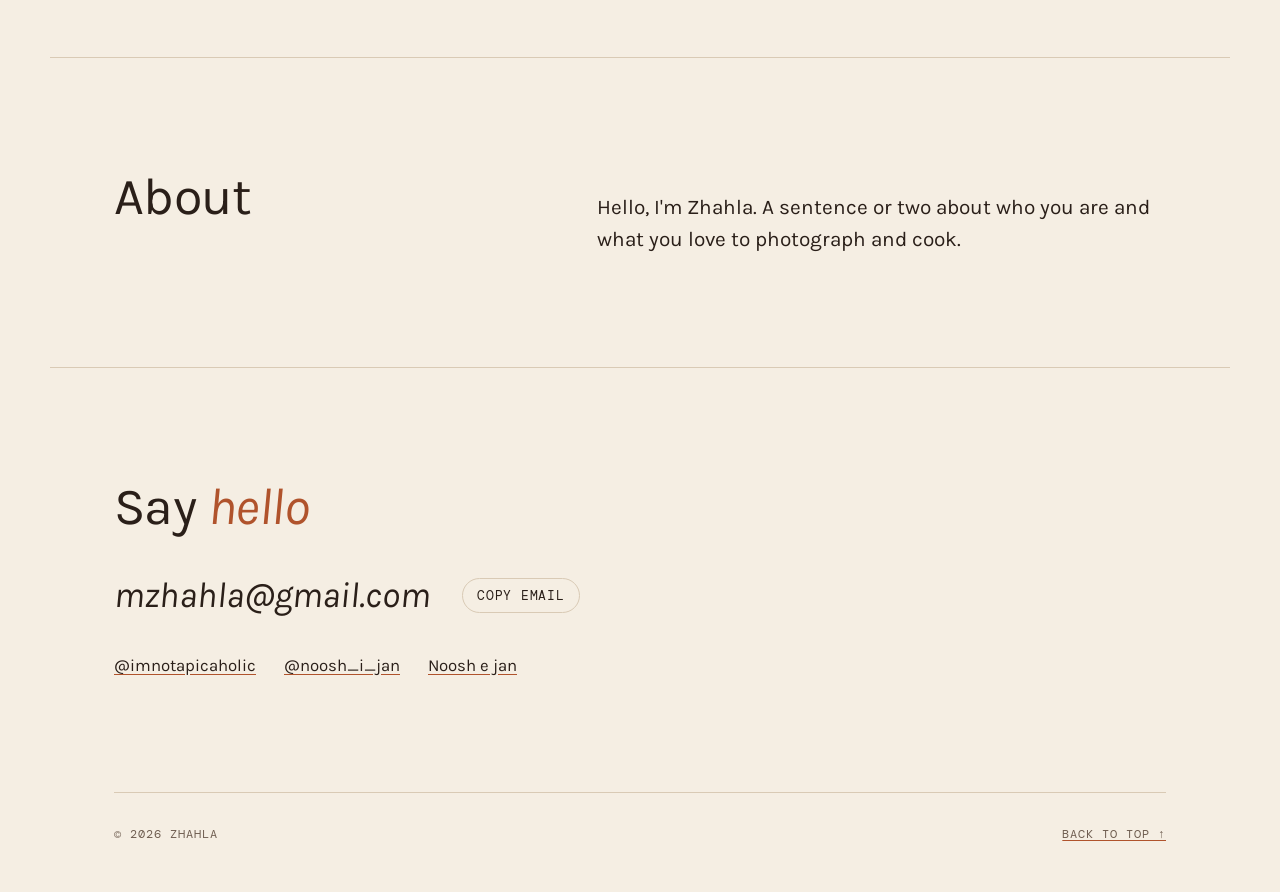
==== commit f952df7e: "Show four photos on the home page and move the full gallery to its own page The home page now shows " ====
--- a/index.html
+++ b/index.html
@@ -7,208 +7,7 @@
 <link rel="preconnect" href="https://fonts.googleapis.com">
 <link rel="preconnect" href="https://fonts.gstatic.com" crossorigin>
 <link rel="stylesheet" href="https://fonts.googleapis.com/css2?family=Karla:ital,wght@0,300..700;1,300..700&family=DM+Mono:wght@400&display=swap">
-<style>
-  :root {
-    --paper: #f5eee3;
-    --paper-deep: #ece2d2;
-    --ink: #2a1f19;
-    --ink-soft: #6f5e51;
-    --rule: #d9cab5;
-    --clay: #b0532c;
-    --clay-ink: #fbf4ea;
-    --clay-soft: #f0dccb;
-
-    --font-display: "Karla", "Helvetica Neue", Arial, sans-serif;
-    --font-body: "Karla", "Helvetica Neue", Arial, sans-serif;
-    --mono: "DM Mono", ui-monospace, "SFMono-Regular", Menlo, monospace;
-
-    --gutter: clamp(16px, 5vw, 64px);
-    --max: 1180px;
-  }
-  @media (prefers-color-scheme: dark) {
-    :root:not([data-theme="light"]) {
-      color-scheme: dark;
-      --paper: #1d1612;
-      --paper-deep: #271e18;
-      --ink: #efe4d4;
-      --ink-soft: #b2a08f;
-      --rule: #3d3129;
-      --clay: #d9774c;
-      --clay-ink: #1d1612;
-      --clay-soft: #3a2519;
-    }
-  }
-  :root[data-theme="dark"] {
-    color-scheme: dark;
-    --paper: #1d1612;
-    --paper-deep: #271e18;
-    --ink: #efe4d4;
-    --ink-soft: #b2a08f;
-    --rule: #3d3129;
-    --clay: #d9774c;
-    --clay-ink: #1d1612;
-    --clay-soft: #3a2519;
-  }
-
-  * { box-sizing: border-box; }
-  html { scroll-behavior: smooth; }
-  @media (prefers-reduced-motion: reduce) { html { scroll-behavior: auto; } }
-  body {
-    margin: 0;
-    background: var(--paper);
-    color: var(--ink);
-    font-family: var(--font-body);
-    font-size: 1.05rem;
-    line-height: 1.6;
-    -webkit-font-smoothing: antialiased;
-  }
-  img { max-width: 100%; display: block; }
-  a { color: inherit; text-decoration-color: var(--clay); text-underline-offset: 0.2em; }
-  a:hover { color: var(--clay); }
-  :focus-visible { outline: 2px solid var(--clay); outline-offset: 3px; border-radius: 2px; }
-
-  .wrap { max-width: var(--max); margin-inline: auto; padding-inline: var(--gutter); }
-
-  .label {
-    font-family: var(--mono);
-    font-size: 0.75rem;
-    letter-spacing: 0.08em;
-    text-transform: uppercase;
-    color: var(--ink-soft);
-  }
-  h1, h2, h3 { font-family: var(--font-display); font-weight: 400; text-wrap: balance; margin: 0; }
-  h2 { font-size: clamp(2rem, 4.5vw, 3.25rem); line-height: 1.05; letter-spacing: -0.01em; }
-  h2 em, h1 em { font-style: italic; color: var(--clay); }
-  p { margin: 0; }
-
-  /* ---------- Header ---------- */
-  .site-header {
-    display: flex; flex-wrap: wrap; align-items: baseline; justify-content: space-between;
-    gap: 12px 32px; padding-block: 28px;
-  }
-  .wordmark { font-family: var(--font-display); font-style: italic; font-size: 1.5rem; text-decoration: none; }
-  .site-header nav { display: flex; flex-wrap: wrap; gap: 6px 24px; }
-  .site-header nav a { font-size: 1rem; text-decoration: none; color: var(--ink-soft); }
-  .site-header nav a:hover { color: var(--clay); }
-
-  /* ---------- Intro ---------- */
-  .intro { padding-block: clamp(40px, 8vw, 104px) clamp(40px, 6vw, 72px); border-bottom: 1px solid var(--rule); }
-  .intro h1 {
-    font-size: clamp(2.6rem, 7.4vw, 5.75rem);
-    line-height: 0.98;
-    letter-spacing: -0.035em;
-    font-weight: 400;
-    max-width: 14ch;
-  }
-
-  /* ---------- Sections ---------- */
-  section { padding-block: clamp(56px, 9vw, 112px); }
-  section + section { border-top: 1px solid var(--rule); }
-  .section-head {
-    display: flex; flex-wrap: wrap; align-items: baseline; justify-content: space-between; gap: 12px 24px;
-    margin-bottom: clamp(32px, 5vw, 56px);
-  }
-
-  /* ---------- Photography: editorial grid ---------- */
-  .gallery { display: grid; grid-template-columns: repeat(12, minmax(0, 1fr)); gap: clamp(28px, 4vw, 48px) clamp(16px, 2.5vw, 32px); }
-  .frame { margin: 0; }
-  .frame button {
-    all: unset; display: block; width: 100%; cursor: zoom-in; overflow: hidden; background: var(--paper-deep);
-  }
-  .frame button:focus-visible { outline: 2px solid var(--clay); outline-offset: 4px; }
-  .frame img { width: 100%; height: 100%; object-fit: cover; transition: transform 0.9s cubic-bezier(.2,.7,.2,1); }
-  .frame button:hover img { transform: scale(1.025); }
-  @media (prefers-reduced-motion: reduce) { .frame img { transition: none; } .frame button:hover img { transform: none; } }
-  .frame figcaption {
-    display: flex; flex-wrap: wrap; justify-content: space-between; gap: 4px 16px;
-    margin-top: 12px; padding-top: 10px; border-top: 1px solid var(--rule);
-  }
-  .frame figcaption .title { font-style: italic; font-size: 1.05rem; }
-
-  .f-wood   { grid-column: 1 / -1; }
-  .f-wood button { aspect-ratio: 1125 / 746; }
-  .f-canal  { grid-column: 1 / span 5; grid-row: 2; }
-  .f-bridge { grid-column: 7 / span 6; grid-row: 2; margin-top: clamp(0px, 12vw, 160px); }
-  .f-canal button, .f-bridge button { aspect-ratio: 3 / 4; }
-  .f-lighthouse { grid-column: 1 / -1; grid-row: 3; }
-  .f-moss   { grid-column: 1 / span 5; grid-row: 4; }
-  .f-island { grid-column: 7 / span 6; grid-row: 4; align-self: center; }
-  .f-lighthouse button, .f-island button { aspect-ratio: 1125 / 746; }
-  .f-moss button { aspect-ratio: 2 / 3; }
-  .f-tree    { grid-column: 2 / span 5; grid-row: 5; }
-  .f-passage { grid-column: 8 / span 5; grid-row: 5; margin-top: clamp(0px, 10vw, 128px); }
-  .f-tree button, .f-passage button { aspect-ratio: 745 / 1125; }
-  @media (max-width: 720px) {
-    .f-canal, .f-bridge, .f-moss, .f-island, .f-tree, .f-passage { grid-column: 1 / -1; grid-row: auto; margin-top: 0; }
-    .f-lighthouse { grid-row: auto; }
-  }
-
-  /* ---------- Kitchen ---------- */
-  .kitchen { background: var(--clay-soft); border-top: 0 !important; }
-  .kitchen-grid { display: grid; grid-template-columns: minmax(0, 1fr) minmax(0, 1.5fr); gap: clamp(32px, 6vw, 88px); align-items: center; }
-  @media (max-width: 800px) { .kitchen-grid { grid-template-columns: 1fr; } }
-  .dish { margin: 0; }
-  .dish a { display: block; overflow: hidden; border-radius: 3px; }
-  .dish img { width: 100%; height: auto; aspect-ratio: 3 / 2; object-fit: cover; transition: transform 0.9s cubic-bezier(.2,.7,.2,1); }
-  .dish a:hover img { transform: scale(1.025); }
-  @media (prefers-reduced-motion: reduce) { .dish img { transition: none; } .dish a:hover img { transform: none; } }
-  .dish figcaption { margin-top: 10px; font-style: italic; font-size: 1rem; color: var(--ink-soft); }
-  .kitchen h2 { font-size: clamp(2.6rem, 7vw, 5rem); }
-  .kitchen p.lede { margin-top: 12px; font-size: 1.2rem; color: var(--ink-soft); }
-  .kitchen-links { display: flex; flex-wrap: wrap; gap: 12px 20px; margin-top: 32px; align-items: center; }
-  .btn {
-    display: inline-flex; align-items: center; gap: 10px;
-    padding: 14px 22px; border-radius: 999px;
-    background: var(--clay); color: var(--clay-ink); text-decoration: none;
-    font-family: var(--font-body); font-size: 1.05rem; font-weight: 500;
-    border: 0; cursor: pointer;
-  }
-  .btn:hover { color: var(--clay-ink); filter: brightness(1.07); }
-  .btn-quiet { background: transparent; color: var(--ink); padding-inline: 4px; }
-  .btn-quiet:hover { color: var(--clay); filter: none; }
-
-  /* ---------- Work ---------- */
-  .work-list { list-style: none; margin: 0; padding: 0; border-top: 1px solid var(--ink); }
-  .work-list li {
-    display: grid; grid-template-columns: 9rem minmax(0, 1fr) auto; gap: 4px 32px;
-    padding-block: 22px; border-bottom: 1px solid var(--rule); align-items: baseline;
-  }
-  .work-list .when { font-family: var(--mono); font-size: 0.85rem; color: var(--ink-soft); font-variant-numeric: tabular-nums; }
-  .work-list h3 { font-size: 1.5rem; line-height: 1.2; }
-  .work-list .org { font-style: italic; color: var(--ink-soft); }
-  @media (max-width: 760px) { .work-list li { grid-template-columns: 1fr; } }
-
-  /* ---------- About ---------- */
-  .about-grid { display: grid; align-items: baseline; grid-template-columns: minmax(0, 1fr) minmax(0, 1.4fr); gap: clamp(32px, 6vw, 96px); }
-  @media (max-width: 800px) { .about-grid { grid-template-columns: 1fr; } }
-  .about-copy { max-width: 52ch; font-size: 1.3rem; line-height: 1.55; }
-  /* ---------- Contact ---------- */
-  .contact-row { display: flex; flex-wrap: wrap; gap: 16px 32px; align-items: center; margin-top: 32px; }
-  .email {
-    font-family: var(--font-display); font-size: clamp(1.4rem, 3.4vw, 2.25rem); font-style: italic;
-    user-select: all; overflow-wrap: anywhere;
-  }
-  .copy { font-family: var(--mono); font-size: 0.8rem; letter-spacing: 0.06em; text-transform: uppercase;
-    background: none; border: 1px solid var(--rule); color: var(--ink); padding: 8px 14px; border-radius: 999px; cursor: pointer; }
-  .copy:hover { border-color: var(--clay); color: var(--clay); }
-  .socials { display: flex; flex-wrap: wrap; gap: 8px 28px; margin-top: 28px; }
-
-  footer { padding-block: 32px 48px; border-top: 1px solid var(--rule); display: flex; flex-wrap: wrap; justify-content: space-between; gap: 8px 24px; }
-
-  /* ---------- Lightbox ---------- */
-  dialog.lightbox {
-    border: 0; padding: 0; max-width: 100vw; max-height: 100vh; width: 100vw; height: 100vh;
-    background: rgba(24, 17, 13, 0.94); color: #efe4d4;
-  }
-  dialog.lightbox::backdrop { background: rgba(24, 17, 13, 0.94); }
-  .lb-inner { height: 100%; display: grid; grid-template-rows: minmax(0, 1fr) auto; gap: 16px; padding: max(24px, env(safe-area-inset-top, 0px)) 16px max(20px, env(safe-area-inset-bottom, 0px)); }
-  .lb-inner img { max-height: 100%; max-width: 100%; margin: auto; object-fit: contain; }
-  .lb-bar { display: flex; flex-wrap: wrap; gap: 8px 24px; justify-content: center; align-items: baseline; font-style: italic; }
-  .lb-bar .label { color: #b2a08f; font-style: normal; }
-  .lb-btn { all: unset; cursor: pointer; font-family: var(--mono); font-size: 0.8rem; letter-spacing: 0.08em; text-transform: uppercase; color: #efe4d4; padding: 6px 10px; }
-  .lb-btn:hover { color: #d9774c; }
-  .lb-btn:focus-visible { outline: 2px solid #d9774c; }
-</style>
+<link rel="stylesheet" href="css/site.css">
 </head>
 <body>
 
@@ -237,63 +36,37 @@
       <a class="label" href="https://www.instagram.com/imnotapicaholic/" target="_blank" rel="noopener">@imnotapicaholic ↗</a>
     </div>
 
-    <div class="gallery">
-      <figure class="frame f-wood">
-        <button type="button" aria-label="View Woodland larger">
-          <img src="images/woodland.jpg" alt="Sunlit clearing in an old oak wood, a pale trunk leaning across long green grass and small tree stumps" width="1125" height="746">
-        </button>
-        <figcaption><span class="title">Woodland</span><span class="label">35mm film</span></figcaption>
-      </figure>
-
-      <figure class="frame f-canal">
-        <button type="button" aria-label="View Reflections larger">
-          <img src="images/canal-reflection.jpg" alt="A bicycle reflected in dark canal water beside a moored boat, with autumn leaves floating on the surface" width="1500" height="2000" loading="lazy">
-        </button>
-        <figcaption><span class="title">Reflections</span><span class="label">Phone</span></figcaption>
-      </figure>
-
-      <figure class="frame f-bridge">
-        <button type="button" aria-label="View Under the bridge larger">
-          <img src="images/under-the-bridge.jpg" alt="Canal towpath seen through sticker-covered railings, with warm light on the brick arch of a bridge" width="1500" height="2000" loading="lazy">
-        </button>
-        <figcaption><span class="title">Under the bridge</span><span class="label">Phone</span></figcaption>
-      </figure>
-
-      <figure class="frame f-lighthouse">
-        <button type="button" aria-label="View Lighthouse at dusk larger">
-          <img src="images/lighthouse.jpg" alt="A lighthouse on top of a white chalk cliff at dusk, the sea and a low sun behind clouds, with a red light leak in the corner" width="1125" height="746" loading="lazy">
-        </button>
-        <figcaption><span class="title">Lighthouse at dusk</span><span class="label">35mm film</span></figcaption>
-      </figure>
-
-      <figure class="frame f-moss">
-        <button type="button" aria-label="View Moss and peel larger">
-          <img src="images/moss-and-peel.jpg" alt="A banana peel on a woodland floor of moss and dry leaves, in front of a moss-covered concrete step" width="750" height="1125" loading="lazy">
-        </button>
-        <figcaption><span class="title">Moss and peel</span><span class="label">Digital</span></figcaption>
-      </figure>
-
-      <figure class="frame f-island">
-        <button type="button" aria-label="View The island larger">
-          <img src="images/island.jpg" alt="A low green island seen across sparkling water, with a small white lighthouse and a ruined stone tower on the horizon" width="1125" height="746" loading="lazy">
-        </button>
-        <figcaption><span class="title">The island</span><span class="label">35mm film</span></figcaption>
-      </figure>
-
-      <figure class="frame f-tree">
-        <button type="button" aria-label="View The old tree larger">
-          <img src="images/old-tree.jpg" alt="Black and white photo of a large, sprawling tree in front of a building and a railing, sunlight coming through its leaves" width="745" height="1125" loading="lazy">
-        </button>
-        <figcaption><span class="title">The old tree</span><span class="label">35mm B&amp;W film</span></figcaption>
-      </figure>
-
-      <figure class="frame f-passage">
-        <button type="button" aria-label="View Passage larger">
-          <img src="images/passage.jpg" alt="Black and white photo of a shaded passage under a building, opening onto a bright courtyard where a figure in white walks away" width="745" height="1125" loading="lazy">
-        </button>
-        <figcaption><span class="title">Passage</span><span class="label">35mm B&amp;W film</span></figcaption>
-      </figure>
+    <div class="rows">
+        <div class="row">
+          <figure class="frame" style="--r: 1125 / 746; --g: 1.508">
+            <button type="button" aria-label="View Woodland larger">
+              <img src="images/woodland.jpg" alt="Sunlit clearing in an old oak wood, a pale trunk leaning across long green grass and small tree stumps" width="1125" height="746">
+            </button>
+            <figcaption><span class="title">Woodland</span><span class="label">35mm film</span></figcaption>
+          </figure>
+          <figure class="frame" style="--r: 745 / 1125; --g: 0.662">
+            <button type="button" aria-label="View The old tree larger">
+              <img src="images/old-tree.jpg" alt="Black and white photo of a large, sprawling tree in front of a building and a railing, sunlight coming through its leaves" width="745" height="1125">
+            </button>
+            <figcaption><span class="title">The old tree</span><span class="label">35mm B&amp;W film</span></figcaption>
+          </figure>
+        </div>
+        <div class="row">
+          <figure class="frame" style="--r: 745 / 1125; --g: 0.662">
+            <button type="button" aria-label="View Passage larger">
+              <img src="images/passage.jpg" alt="Black and white photo of a shaded passage under a building, opening onto a bright courtyard where a figure in white walks away" width="745" height="1125" loading="lazy">
+            </button>
+            <figcaption><span class="title">Passage</span><span class="label">35mm B&amp;W film</span></figcaption>
+          </figure>
+          <figure class="frame" style="--r: 1125 / 746; --g: 1.508">
+            <button type="button" aria-label="View The island larger">
+              <img src="images/island.jpg" alt="A low green island seen across sparkling water, with a small white lighthouse and a ruined stone tower on the horizon" width="1125" height="746" loading="lazy">
+            </button>
+            <figcaption><span class="title">The island</span><span class="label">35mm film</span></figcaption>
+          </figure>
+        </div>
     </div>
+    <p class="see-all"><a href="photography.html">See all 8 photographs <span aria-hidden="true">→</span></a></p>
   </section>
 
   <!-- KITCHEN -->
@@ -372,51 +145,6 @@
   </div>
 </dialog>
 
-<script>
-  (function () {
-    var frames = Array.prototype.slice.call(document.querySelectorAll('.frame'));
-    var dlg = document.getElementById('lightbox');
-    var img = document.getElementById('lb-img');
-    var title = document.getElementById('lb-title');
-    var meta = document.getElementById('lb-meta');
-    var current = 0;
-
-    function show(i) {
-      current = (i + frames.length) % frames.length;
-      var f = frames[current];
-      var src = f.querySelector('img');
-      img.src = src.getAttribute('src');
-      img.alt = src.alt;
-      title.textContent = f.querySelector('.title').textContent;
-      meta.textContent = f.querySelector('figcaption .label').textContent;
-    }
-    frames.forEach(function (f, i) {
-      f.querySelector('button').addEventListener('click', function () {
-        show(i);
-        if (dlg.showModal) dlg.showModal(); else dlg.setAttribute('open', '');
-      });
-    });
-    document.getElementById('lb-prev').addEventListener('click', function () { show(current - 1); });
-    document.getElementById('lb-next').addEventListener('click', function () { show(current + 1); });
-    document.getElementById('lb-close').addEventListener('click', function () { dlg.close(); });
-    dlg.addEventListener('click', function (e) { if (e.target === dlg || e.target.classList.contains('lb-inner')) dlg.close(); });
-    dlg.addEventListener('keydown', function (e) {
-      if (e.key === 'ArrowLeft') show(current - 1);
-      if (e.key === 'ArrowRight') show(current + 1);
-    });
-
-    var copyBtn = document.getElementById('copy-email');
-    copyBtn.addEventListener('click', function () {
-      var text = document.getElementById('email').textContent;
-      function done() { copyBtn.textContent = 'Copied'; setTimeout(function () { copyBtn.textContent = 'Copy email'; }, 1800); }
-      function fallback() {
-        var r = document.createRange(); r.selectNodeContents(document.getElementById('email'));
-        var s = window.getSelection(); s.removeAllRanges(); s.addRange(r);
-        copyBtn.textContent = 'Selected, press Ctrl+C';
-      }
-      try { navigator.clipboard.writeText(text).then(done, fallback); } catch (e) { fallback(); }
-    });
-  })();
-</script>
+<script src="js/site.js"></script>
 </body>
 </html>
--- a/css/site.css
+++ b/css/site.css
@@ -0,0 +1,204 @@
+:root {
+  --paper: #f5eee3;
+  --paper-deep: #ece2d2;
+  --ink: #2a1f19;
+  --ink-soft: #6f5e51;
+  --rule: #d9cab5;
+  --clay: #b0532c;
+  --clay-ink: #fbf4ea;
+  --clay-soft: #f0dccb;
+
+  --font-display: "Karla", "Helvetica Neue", Arial, sans-serif;
+  --font-body: "Karla", "Helvetica Neue", Arial, sans-serif;
+  --mono: "DM Mono", ui-monospace, "SFMono-Regular", Menlo, monospace;
+
+  --gutter: clamp(16px, 5vw, 64px);
+  --max: 1180px;
+}
+@media (prefers-color-scheme: dark) {
+  :root:not([data-theme="light"]) {
+    color-scheme: dark;
+    --paper: #1d1612;
+    --paper-deep: #271e18;
+    --ink: #efe4d4;
+    --ink-soft: #b2a08f;
+    --rule: #3d3129;
+    --clay: #d9774c;
+    --clay-ink: #1d1612;
+    --clay-soft: #3a2519;
+  }
+}
+:root[data-theme="dark"] {
+  color-scheme: dark;
+  --paper: #1d1612;
+  --paper-deep: #271e18;
+  --ink: #efe4d4;
+  --ink-soft: #b2a08f;
+  --rule: #3d3129;
+  --clay: #d9774c;
+  --clay-ink: #1d1612;
+  --clay-soft: #3a2519;
+}
+
+* { box-sizing: border-box; }
+html { scroll-behavior: smooth; }
+@media (prefers-reduced-motion: reduce) { html { scroll-behavior: auto; } }
+body {
+  margin: 0;
+  background: var(--paper);
+  color: var(--ink);
+  font-family: var(--font-body);
+  font-size: 1.05rem;
+  line-height: 1.6;
+  -webkit-font-smoothing: antialiased;
+}
+img { max-width: 100%; display: block; }
+a { color: inherit; text-decoration-color: var(--clay); text-underline-offset: 0.2em; }
+a:hover { color: var(--clay); }
+:focus-visible { outline: 2px solid var(--clay); outline-offset: 3px; border-radius: 2px; }
+
+.wrap { max-width: var(--max); margin-inline: auto; padding-inline: var(--gutter); }
+
+.label {
+  font-family: var(--mono);
+  font-size: 0.75rem;
+  letter-spacing: 0.08em;
+  text-transform: uppercase;
+  color: var(--ink-soft);
+}
+h1, h2, h3 { font-family: var(--font-display); font-weight: 400; text-wrap: balance; margin: 0; }
+h2 { font-size: clamp(2rem, 4.5vw, 3.25rem); line-height: 1.05; letter-spacing: -0.01em; }
+h2 em, h1 em { font-style: italic; color: var(--clay); }
+p { margin: 0; }
+
+/* ---------- Header ---------- */
+.site-header {
+  display: flex; flex-wrap: wrap; align-items: baseline; justify-content: space-between;
+  gap: 12px 32px; padding-block: 28px;
+}
+.wordmark { font-family: var(--font-display); font-style: italic; font-size: 1.5rem; text-decoration: none; }
+.site-header nav { display: flex; flex-wrap: wrap; gap: 6px 24px; }
+.site-header nav a { font-size: 1rem; text-decoration: none; color: var(--ink-soft); }
+.site-header nav a:hover { color: var(--clay); }
+
+/* ---------- Intro ---------- */
+.intro { padding-block: clamp(40px, 8vw, 104px) clamp(40px, 6vw, 72px); border-bottom: 1px solid var(--rule); }
+.intro h1 {
+  font-size: clamp(2.6rem, 7.4vw, 5.75rem);
+  line-height: 0.98;
+  letter-spacing: -0.035em;
+  font-weight: 400;
+  max-width: 14ch;
+}
+
+/* ---------- Sections ---------- */
+section { padding-block: clamp(56px, 9vw, 112px); }
+section + section { border-top: 1px solid var(--rule); }
+.section-head {
+  display: flex; flex-wrap: wrap; align-items: baseline; justify-content: space-between; gap: 12px 24px;
+  margin-bottom: clamp(32px, 5vw, 56px);
+}
+
+/* ---------- Photography: justified rows ---------- */
+/* Each photo's flex-grow is its aspect ratio as a number (--g), so every photo in a row
+   ends up the same height whatever its shape. */
+.rows { display: grid; gap: clamp(28px, 4vw, 48px); }
+.row { display: flex; gap: clamp(16px, 2.5vw, 32px); align-items: flex-start; }
+.row .frame { flex: var(--g) 1 0; min-width: 0; }
+@media (max-width: 640px) {
+  .row { flex-direction: column; gap: clamp(28px, 4vw, 48px); }
+  .row .frame { flex: none; width: 100%; }
+}
+.frame { margin: 0; }
+.frame button {
+  all: unset; display: block; width: 100%; aspect-ratio: var(--r); cursor: zoom-in; overflow: hidden; background: var(--paper-deep);
+}
+.frame button:focus-visible { outline: 2px solid var(--clay); outline-offset: 4px; }
+.frame img { width: 100%; height: 100%; object-fit: cover; transition: transform 0.9s cubic-bezier(.2,.7,.2,1); }
+.frame button:hover img { transform: scale(1.025); }
+@media (prefers-reduced-motion: reduce) { .frame img { transition: none; } .frame button:hover img { transform: none; } }
+.frame figcaption {
+  display: flex; flex-wrap: wrap; justify-content: space-between; gap: 4px 16px;
+  margin-top: 12px; padding-top: 10px; border-top: 1px solid var(--rule);
+}
+.frame figcaption .title { font-style: italic; font-size: 1.05rem; }
+
+.see-all { display: flex; justify-content: flex-end; margin-top: clamp(28px, 4vw, 48px); }
+.see-all a { font-size: 1.15rem; text-decoration: none; border-bottom: 1px solid var(--clay); padding-bottom: 2px; }
+
+/* ---------- Photography page ---------- */
+.page-intro { padding-block: clamp(32px, 6vw, 80px) clamp(32px, 5vw, 56px); border-bottom: 1px solid var(--rule);
+  display: flex; flex-wrap: wrap; align-items: baseline; justify-content: space-between; gap: 12px 24px; }
+.page-intro h1 { font-size: clamp(2.6rem, 7.4vw, 5.75rem); line-height: 0.98; letter-spacing: -0.035em; }
+.set { padding-block: clamp(40px, 6vw, 72px); }
+.set + .set { border-top: 1px solid var(--rule); }
+.set-head { display: flex; flex-wrap: wrap; align-items: baseline; gap: 8px 16px; margin-bottom: clamp(20px, 3vw, 32px); }
+.set-head h2 { font-size: clamp(1.6rem, 3vw, 2.25rem); }
+.site-header nav a[aria-current="page"] { color: var(--ink); text-decoration: underline; text-decoration-color: var(--clay); }
+
+/* ---------- Kitchen ---------- */
+.kitchen { background: var(--clay-soft); border-top: 0 !important; }
+.kitchen-grid { display: grid; grid-template-columns: minmax(0, 1fr) minmax(0, 1.5fr); gap: clamp(32px, 6vw, 88px); align-items: center; }
+@media (max-width: 800px) { .kitchen-grid { grid-template-columns: 1fr; } }
+.dish { margin: 0; }
+.dish a { display: block; overflow: hidden; border-radius: 3px; }
+.dish img { width: 100%; height: auto; aspect-ratio: 3 / 2; object-fit: cover; transition: transform 0.9s cubic-bezier(.2,.7,.2,1); }
+.dish a:hover img { transform: scale(1.025); }
+@media (prefers-reduced-motion: reduce) { .dish img { transition: none; } .dish a:hover img { transform: none; } }
+.dish figcaption { margin-top: 10px; font-style: italic; font-size: 1rem; color: var(--ink-soft); }
+.kitchen h2 { font-size: clamp(2.6rem, 7vw, 5rem); }
+.kitchen p.lede { margin-top: 12px; font-size: 1.2rem; color: var(--ink-soft); }
+.kitchen-links { display: flex; flex-wrap: wrap; gap: 12px 20px; margin-top: 32px; align-items: center; }
+.btn {
+  display: inline-flex; align-items: center; gap: 10px;
+  padding: 14px 22px; border-radius: 999px;
+  background: var(--clay); color: var(--clay-ink); text-decoration: none;
+  font-family: var(--font-body); font-size: 1.05rem; font-weight: 500;
+  border: 0; cursor: pointer;
+}
+.btn:hover { color: var(--clay-ink); filter: brightness(1.07); }
+.btn-quiet { background: transparent; color: var(--ink); padding-inline: 4px; }
+.btn-quiet:hover { color: var(--clay); filter: none; }
+
+/* ---------- Work ---------- */
+.work-list { list-style: none; margin: 0; padding: 0; border-top: 1px solid var(--ink); }
+.work-list li {
+  display: grid; grid-template-columns: 9rem minmax(0, 1fr) auto; gap: 4px 32px;
+  padding-block: 22px; border-bottom: 1px solid var(--rule); align-items: baseline;
+}
+.work-list .when { font-family: var(--mono); font-size: 0.85rem; color: var(--ink-soft); font-variant-numeric: tabular-nums; }
+.work-list h3 { font-size: 1.5rem; line-height: 1.2; }
+.work-list .org { font-style: italic; color: var(--ink-soft); }
+@media (max-width: 760px) { .work-list li { grid-template-columns: 1fr; } }
+
+/* ---------- About ---------- */
+.about-grid { display: grid; align-items: baseline; grid-template-columns: minmax(0, 1fr) minmax(0, 1.4fr); gap: clamp(32px, 6vw, 96px); }
+@media (max-width: 800px) { .about-grid { grid-template-columns: 1fr; } }
+.about-copy { max-width: 52ch; font-size: 1.3rem; line-height: 1.55; }
+
+/* ---------- Contact ---------- */
+.contact-row { display: flex; flex-wrap: wrap; gap: 16px 32px; align-items: center; margin-top: 32px; }
+.email {
+  font-family: var(--font-display); font-size: clamp(1.4rem, 3.4vw, 2.25rem); font-style: italic;
+  user-select: all; overflow-wrap: anywhere;
+}
+.copy { font-family: var(--mono); font-size: 0.8rem; letter-spacing: 0.06em; text-transform: uppercase;
+  background: none; border: 1px solid var(--rule); color: var(--ink); padding: 8px 14px; border-radius: 999px; cursor: pointer; }
+.copy:hover { border-color: var(--clay); color: var(--clay); }
+.socials { display: flex; flex-wrap: wrap; gap: 8px 28px; margin-top: 28px; }
+
+footer { padding-block: 32px 48px; border-top: 1px solid var(--rule); display: flex; flex-wrap: wrap; justify-content: space-between; gap: 8px 24px; }
+
+/* ---------- Lightbox ---------- */
+dialog.lightbox {
+  border: 0; padding: 0; max-width: 100vw; max-height: 100vh; width: 100vw; height: 100vh;
+  background: rgba(24, 17, 13, 0.94); color: #efe4d4;
+}
+dialog.lightbox::backdrop { background: rgba(24, 17, 13, 0.94); }
+.lb-inner { height: 100%; display: grid; grid-template-rows: minmax(0, 1fr) auto; gap: 16px; padding: max(24px, env(safe-area-inset-top, 0px)) 16px max(20px, env(safe-area-inset-bottom, 0px)); }
+.lb-inner img { max-height: 100%; max-width: 100%; margin: auto; object-fit: contain; }
+.lb-bar { display: flex; flex-wrap: wrap; gap: 8px 24px; justify-content: center; align-items: baseline; font-style: italic; }
+.lb-bar .label { color: #b2a08f; font-style: normal; }
+.lb-btn { all: unset; cursor: pointer; font-family: var(--mono); font-size: 0.8rem; letter-spacing: 0.08em; text-transform: uppercase; color: #efe4d4; padding: 6px 10px; }
+.lb-btn:hover { color: #d9774c; }
+.lb-btn:focus-visible { outline: 2px solid #d9774c; }
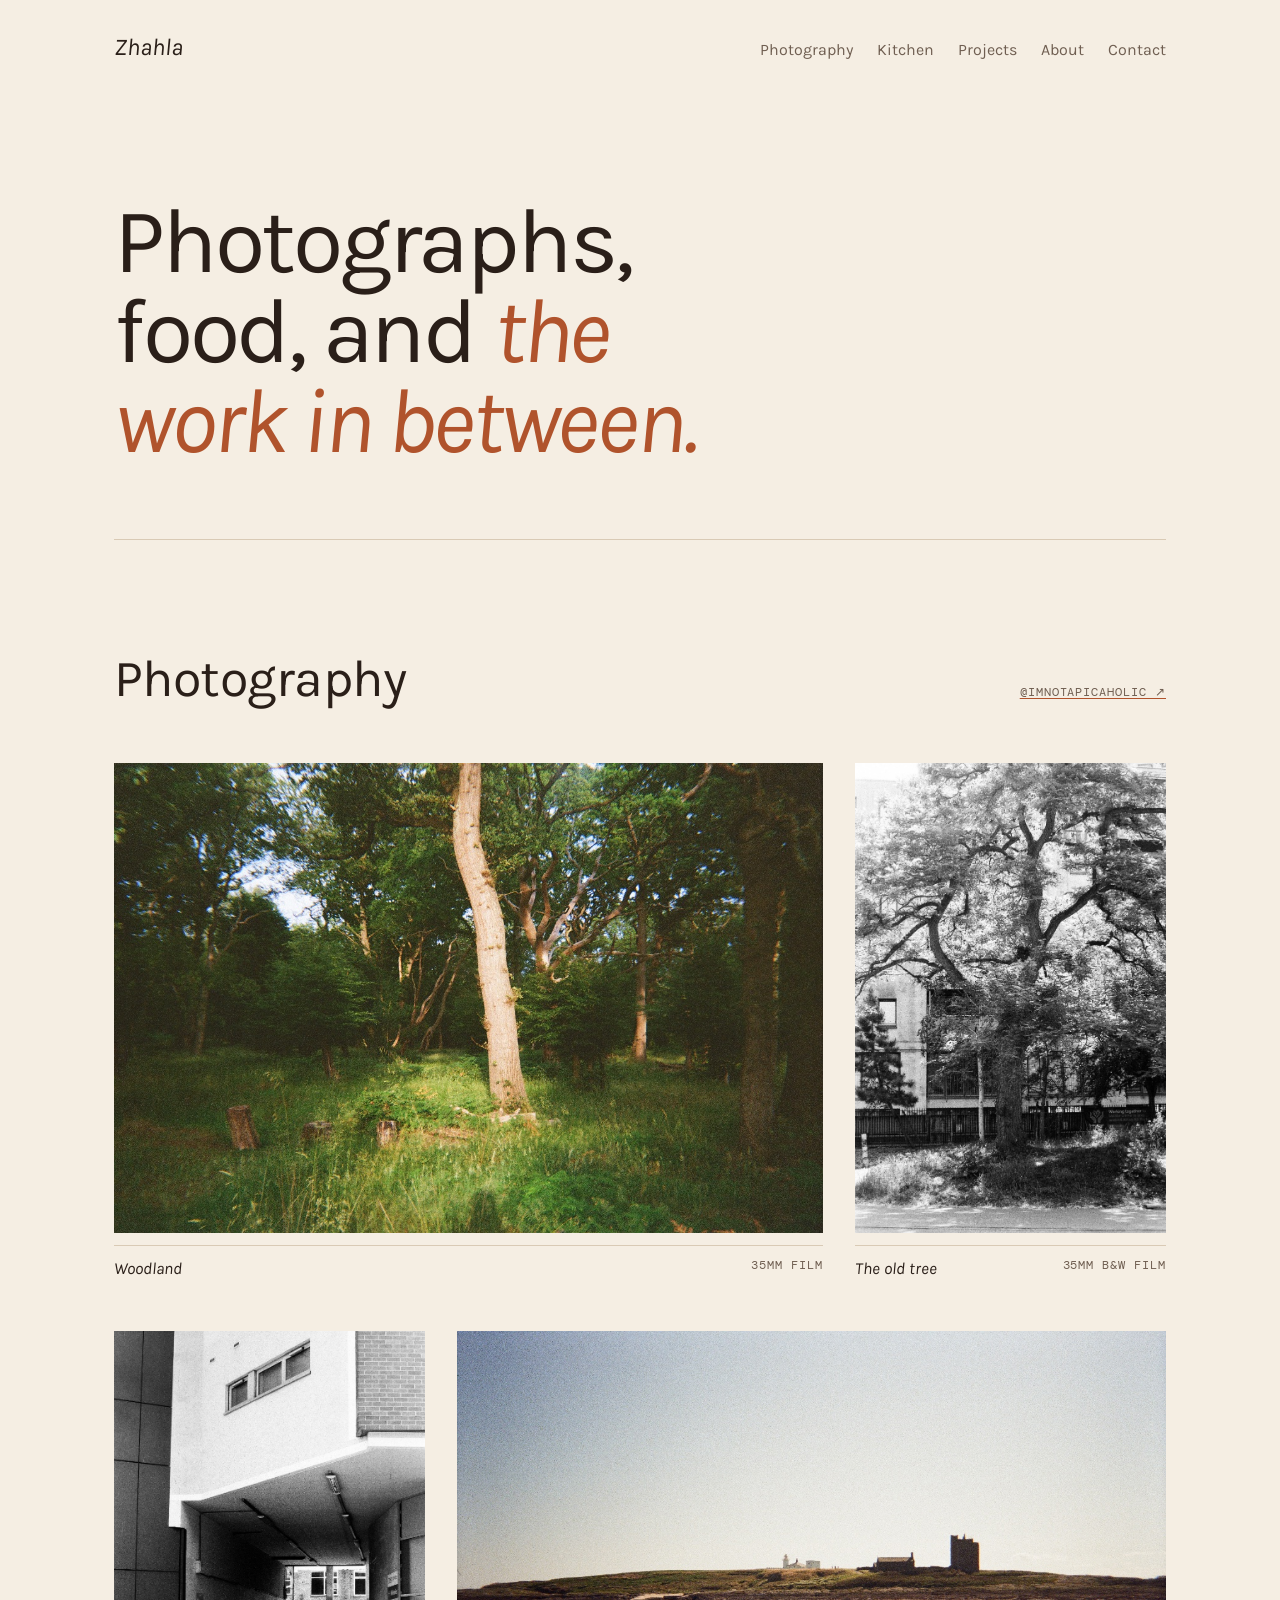
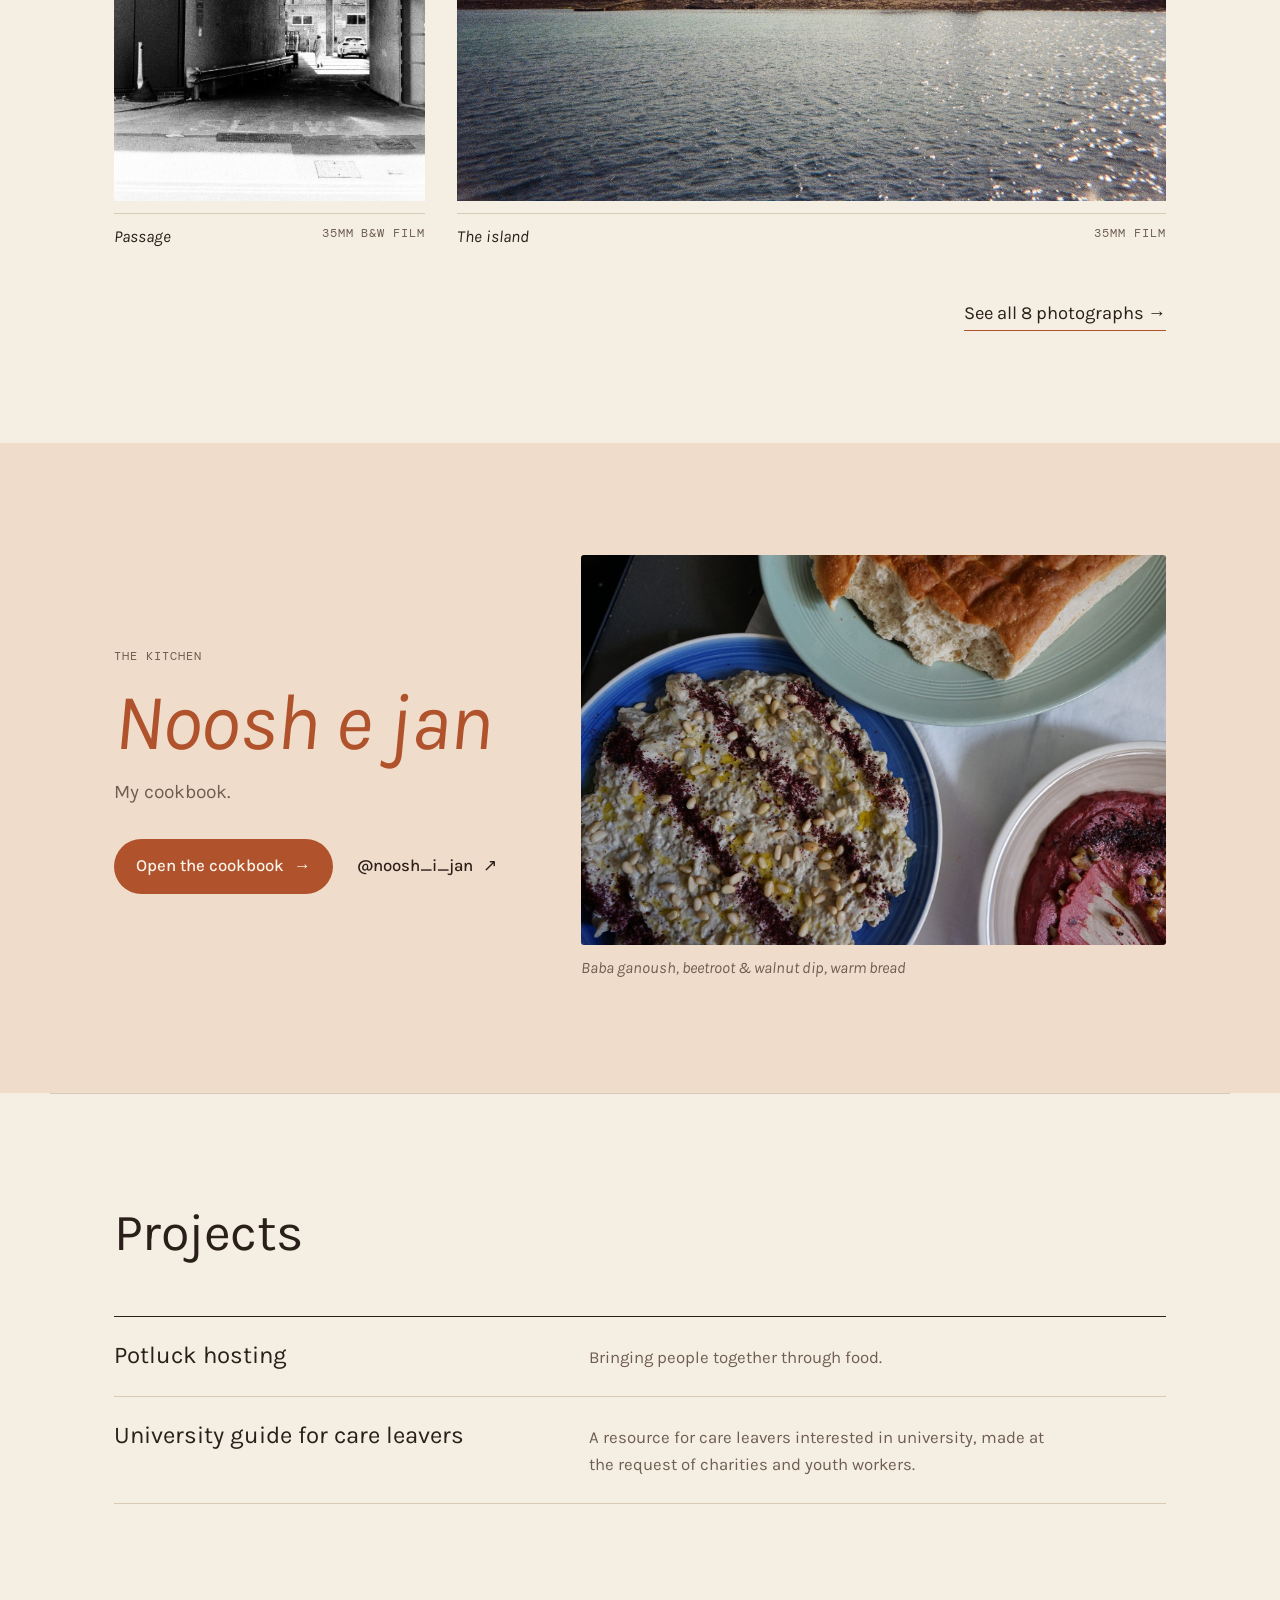
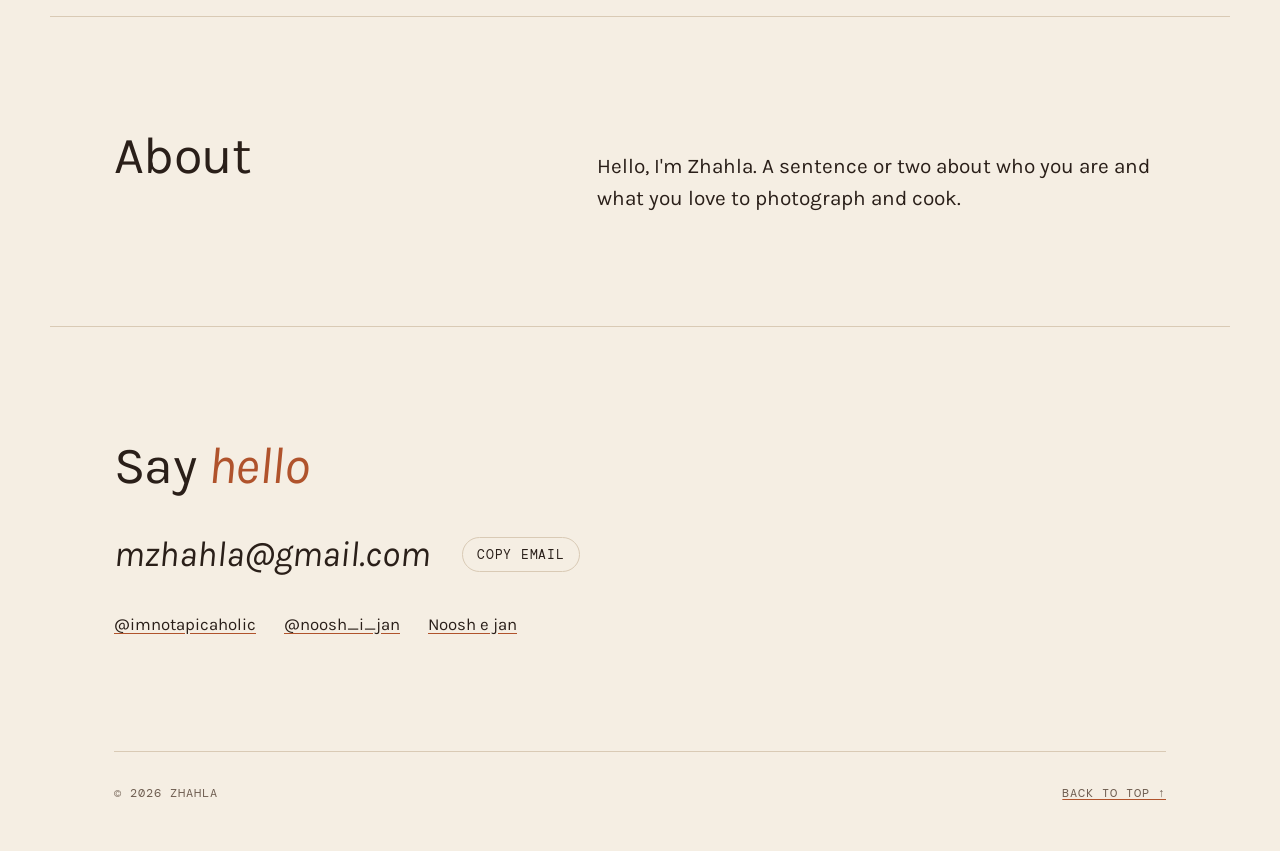
==== commit 3fef8a42: "Add potluck hosting and care leavers guide to a Projects section Co-Authored-By: Claude Opus 5.5 <no" ====
--- a/index.html
+++ b/index.html
@@ -17,7 +17,7 @@
     <nav aria-label="Sections">
       <a href="#photography">Photography</a>
       <a href="#kitchen">Kitchen</a>
-      <a href="#work">Work</a>
+      <a href="#projects">Projects</a>
       <a href="#about">About</a>
       <a href="#contact">Contact</a>
     </nav>
@@ -90,16 +90,21 @@
     </div>
   </section>
 
-  <!-- WORK -->
-  <section id="work" class="wrap" aria-labelledby="work-h">
+  <!-- PROJECTS -->
+  <section id="projects" class="wrap" aria-labelledby="projects-h">
     <div class="section-head">
-      <h2 id="work-h">Work</h2>
+      <h2 id="projects-h">Projects</h2>
     </div>
-    <ol class="work-list">
-      <li><span class="when">2025 – now</span><h3>Role or project title</h3><span class="org">Organisation</span></li>
-      <li><span class="when">2023 – 2025</span><h3>Another role</h3><span class="org">Organisation</span></li>
-      <li><span class="when">2022</span><h3>Side project</h3><span class="org">Independent</span></li>
-    </ol>
+    <ul class="work-list">
+      <li>
+        <h3>Potluck hosting</h3>
+        <p>Bringing people together through food.</p>
+      </li>
+      <li>
+        <h3>University guide for care leavers</h3>
+        <p>A resource for care leavers interested in university, made at the request of charities and youth workers.</p>
+      </li>
+    </ul>
   </section>
 
   <!-- ABOUT -->
--- a/css/site.css
+++ b/css/site.css
@@ -160,15 +160,14 @@
 .btn-quiet { background: transparent; color: var(--ink); padding-inline: 4px; }
 .btn-quiet:hover { color: var(--clay); filter: none; }
 
-/* ---------- Work ---------- */
+/* ---------- Projects ---------- */
 .work-list { list-style: none; margin: 0; padding: 0; border-top: 1px solid var(--ink); }
 .work-list li {
-  display: grid; grid-template-columns: 9rem minmax(0, 1fr) auto; gap: 4px 32px;
-  padding-block: 22px; border-bottom: 1px solid var(--rule); align-items: baseline;
-}
-.work-list .when { font-family: var(--mono); font-size: 0.85rem; color: var(--ink-soft); font-variant-numeric: tabular-nums; }
+  display: grid; grid-template-columns: minmax(0, 1fr) minmax(0, 1.3fr); gap: 6px 32px;
+  padding-block: 24px; border-bottom: 1px solid var(--rule); align-items: baseline;
+}
 .work-list h3 { font-size: 1.5rem; line-height: 1.2; }
-.work-list .org { font-style: italic; color: var(--ink-soft); }
+.work-list p { color: var(--ink-soft); max-width: 48ch; }
 @media (max-width: 760px) { .work-list li { grid-template-columns: 1fr; } }
 
 /* ---------- About ---------- */
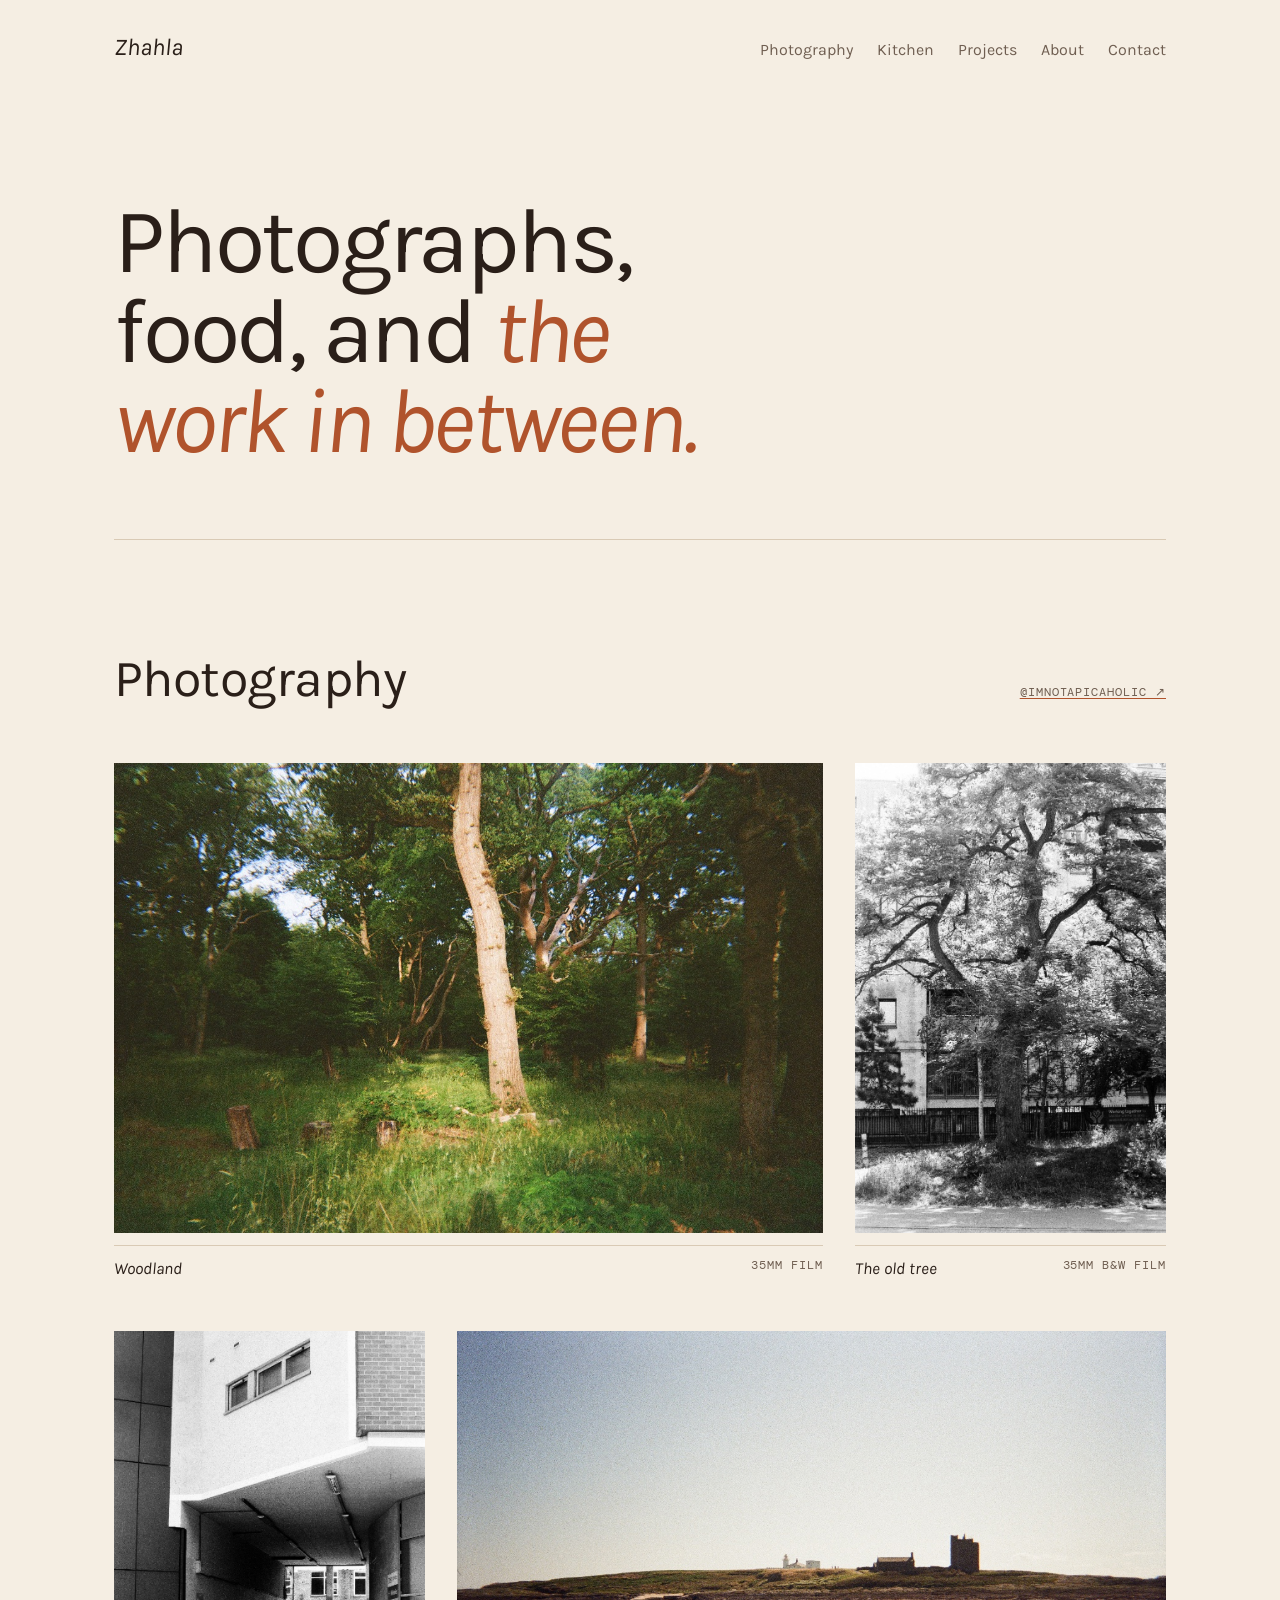
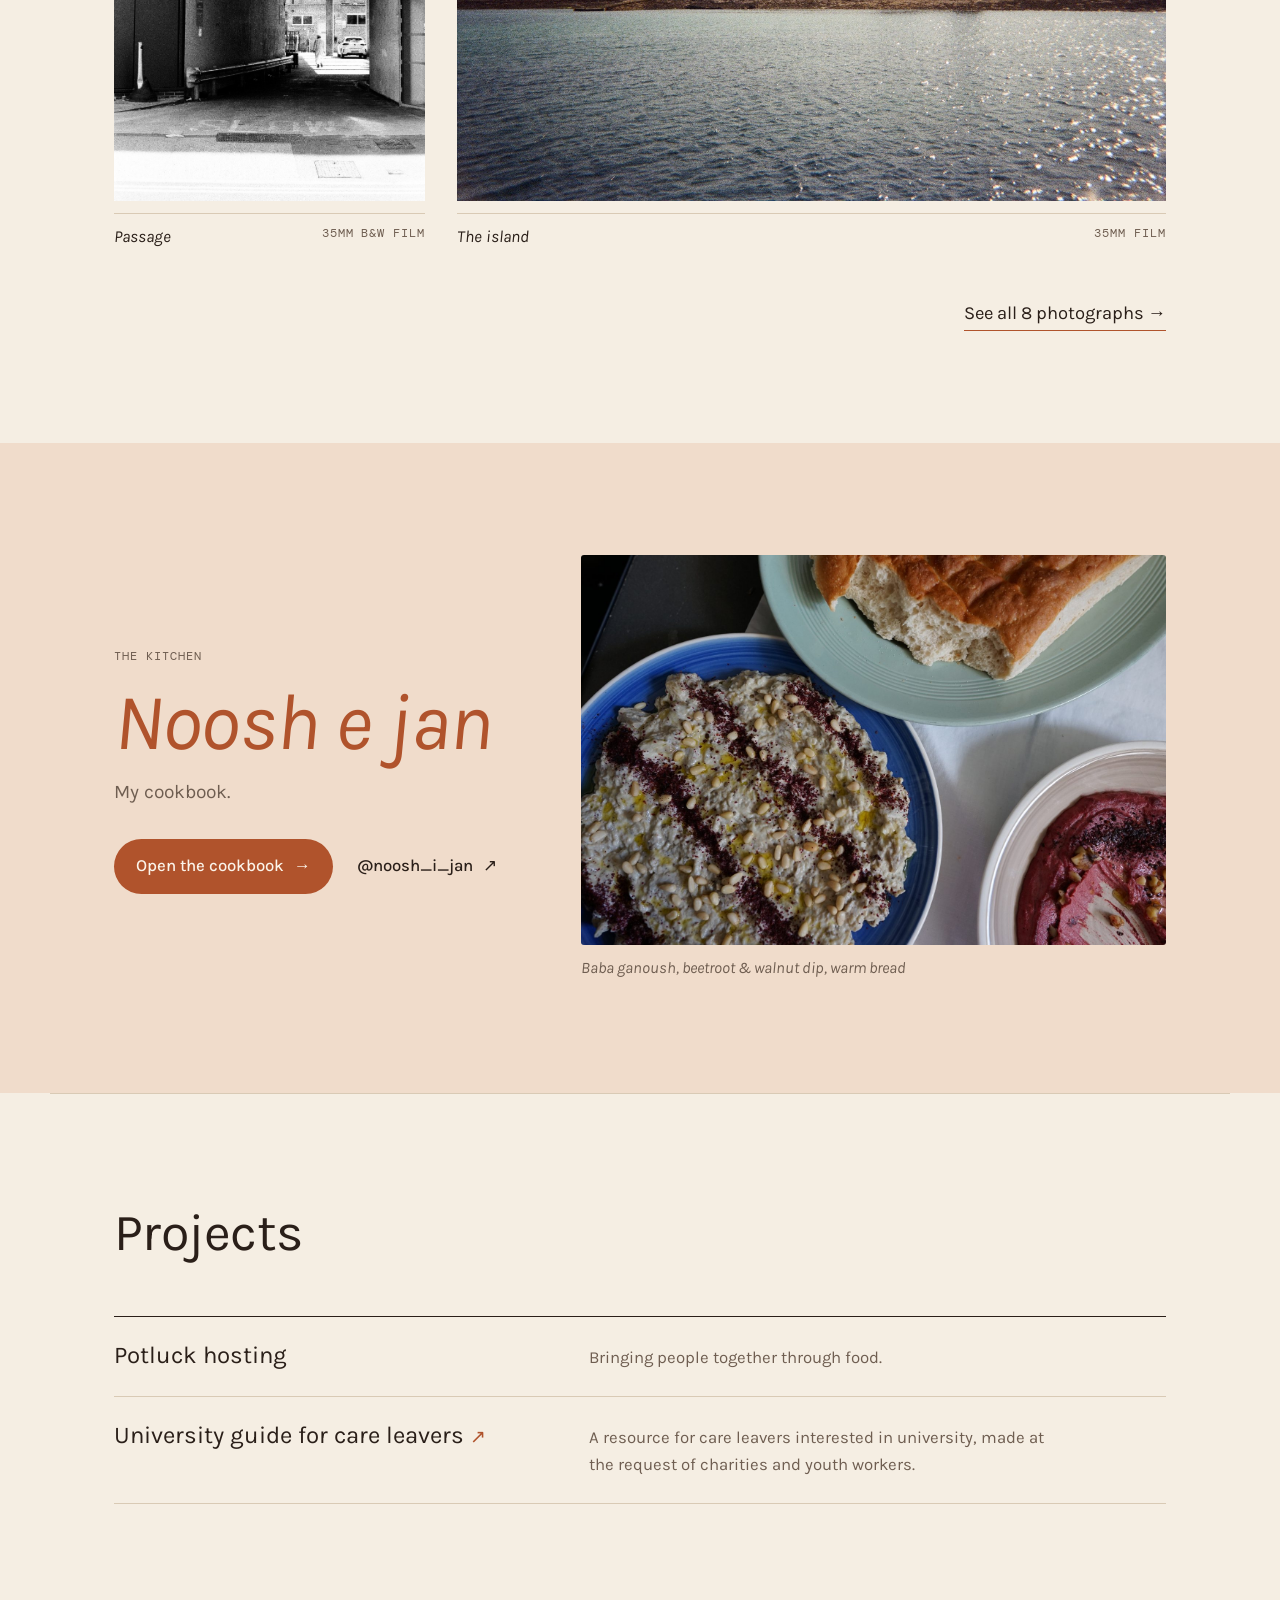
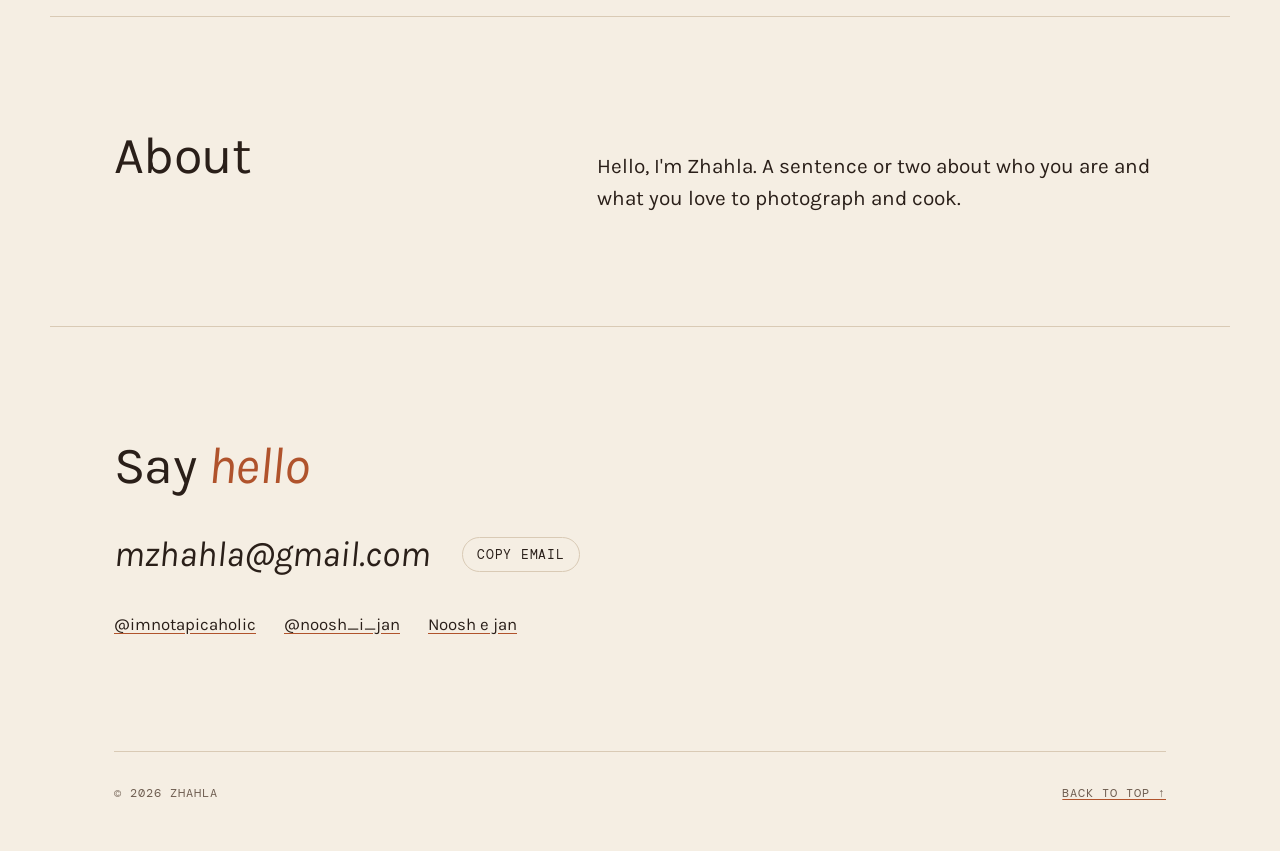
==== commit 93ef7e36: "Link the care leavers guide from the Projects section Co-Authored-By: Claude Opus 5.5 <noreply@anthr" ====
--- a/index.html
+++ b/index.html
@@ -101,7 +101,7 @@
         <p>Bringing people together through food.</p>
       </li>
       <li>
-        <h3>University guide for care leavers</h3>
+        <h3><a href="https://docs.google.com/document/d/1cECn_AZipucbn0BFIGuC4qZnNPsSqgl62V60NGltOxs/edit?usp=sharing" target="_blank" rel="noopener">University guide for care leavers <span class="arrow" aria-hidden="true">↗</span></a></h3>
         <p>A resource for care leavers interested in university, made at the request of charities and youth workers.</p>
       </li>
     </ul>
--- a/css/site.css
+++ b/css/site.css
@@ -168,6 +168,9 @@
 }
 .work-list h3 { font-size: 1.5rem; line-height: 1.2; }
 .work-list p { color: var(--ink-soft); max-width: 48ch; }
+.work-list h3 a { text-decoration: none; }
+.work-list h3 a:hover { color: var(--clay); }
+.work-list h3 .arrow { color: var(--clay); font-size: 0.8em; }
 @media (max-width: 760px) { .work-list li { grid-template-columns: 1fr; } }
 
 /* ---------- About ---------- */
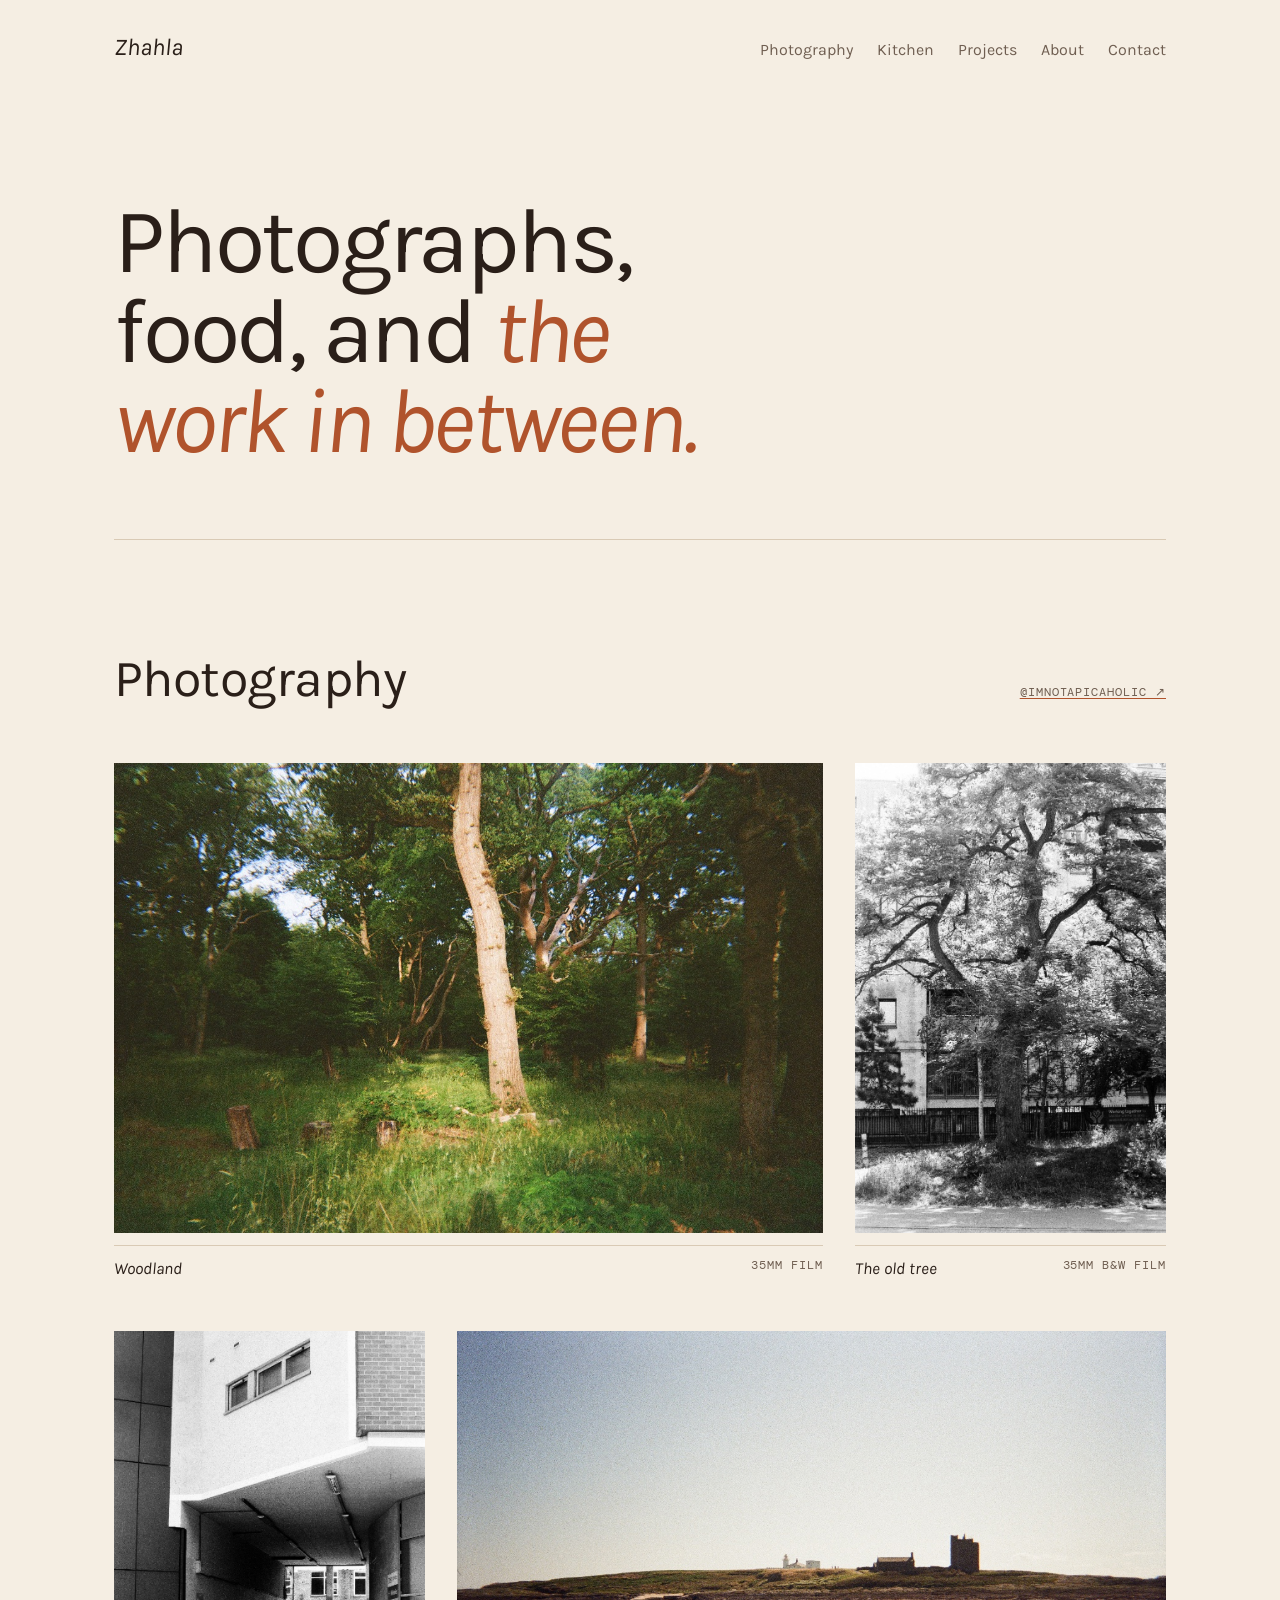
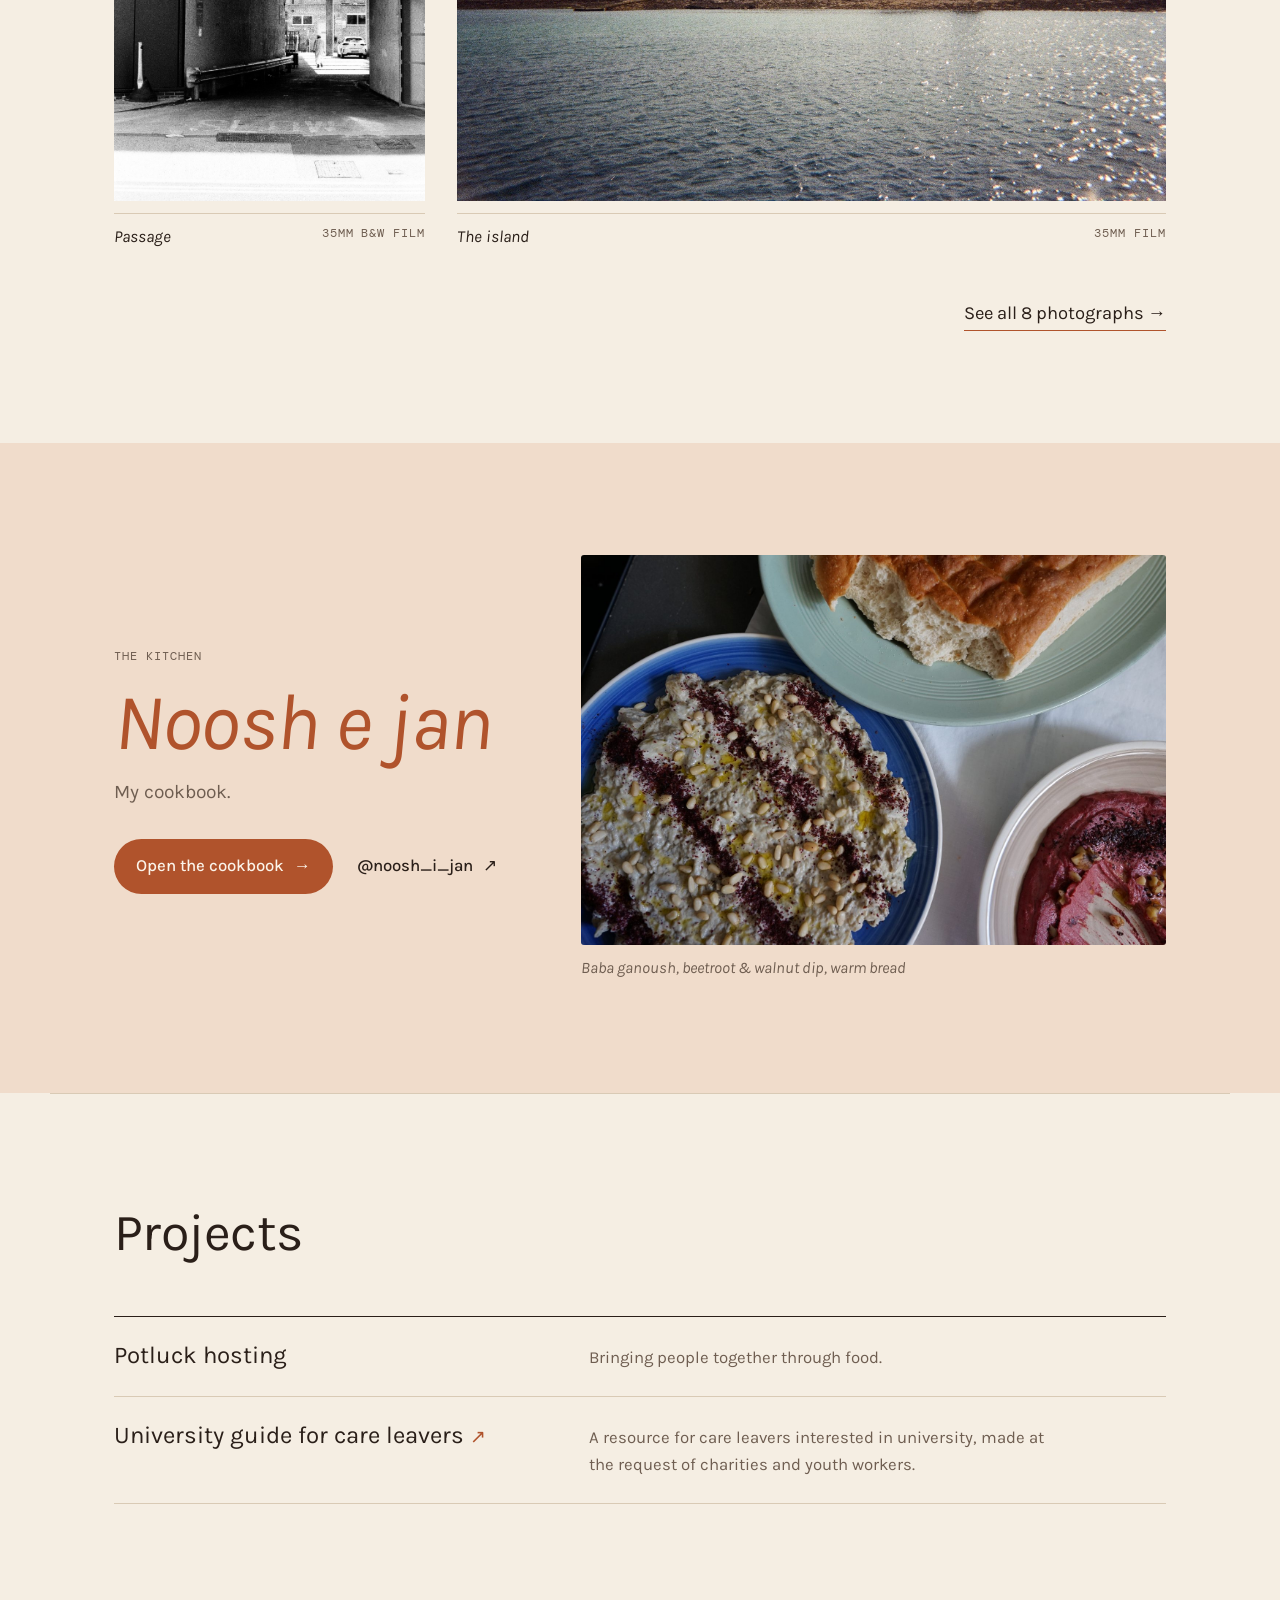
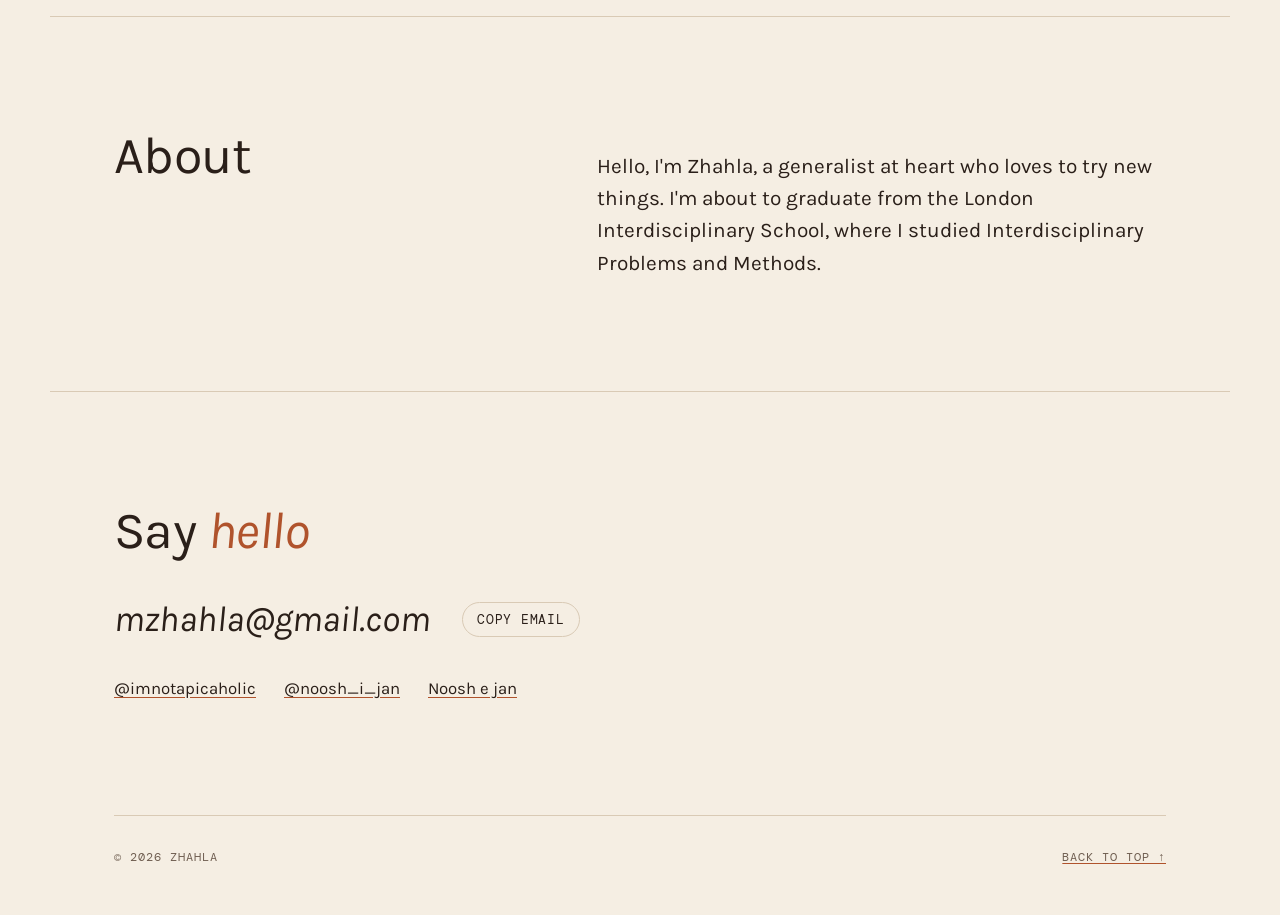
==== commit 4d794fd5: "Add About text Co-Authored-By: Claude Opus 5.5 <noreply@anthropic.com> Claude-Session: https://claud" ====
--- a/index.html
+++ b/index.html
@@ -111,7 +111,7 @@
   <section id="about" class="wrap" aria-labelledby="about-h">
     <div class="about-grid">
       <h2 id="about-h">About</h2>
-      <p class="about-copy">Hello, I'm Zhahla. A sentence or two about who you are and what you love to photograph and cook.</p>
+      <p class="about-copy">Hello, I'm Zhahla, a generalist at heart who loves to try new things. I'm about to graduate from the London Interdisciplinary School, where I studied Interdisciplinary Problems and Methods.</p>
     </div>
   </section>
 
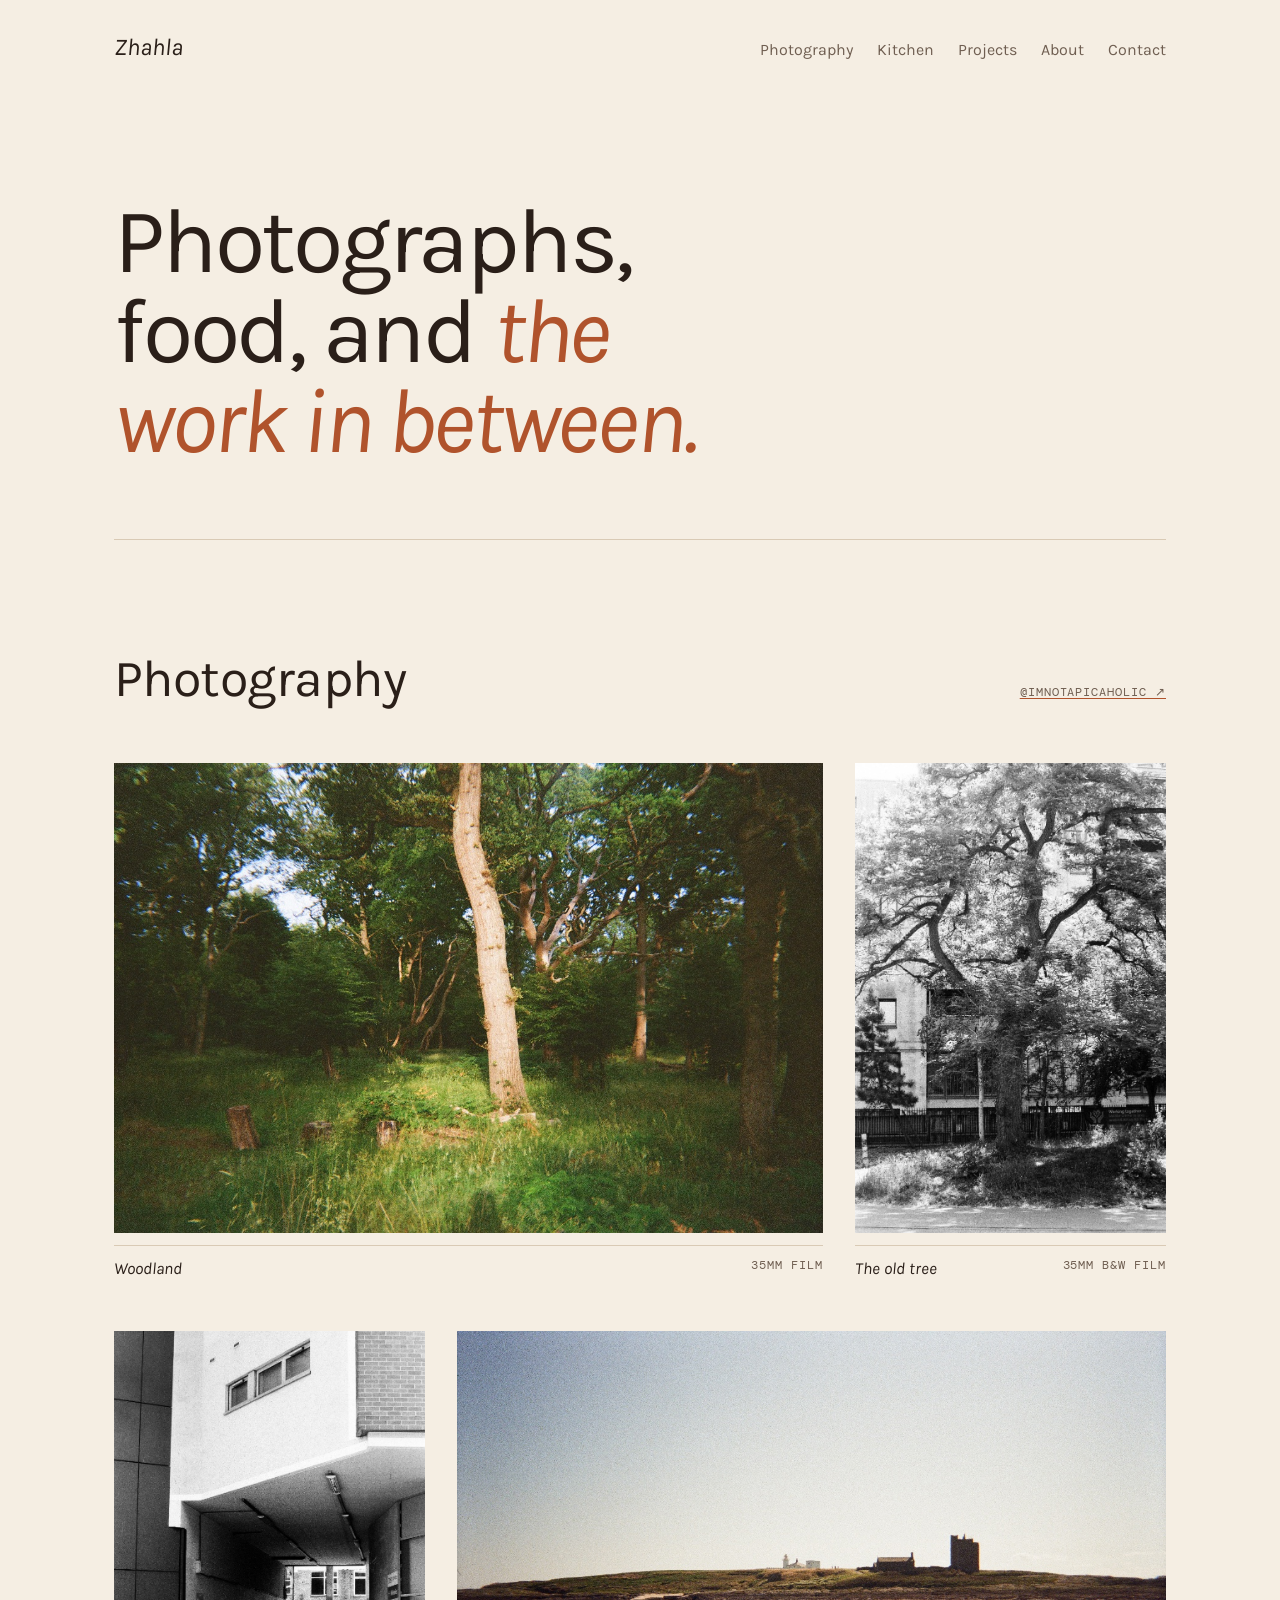
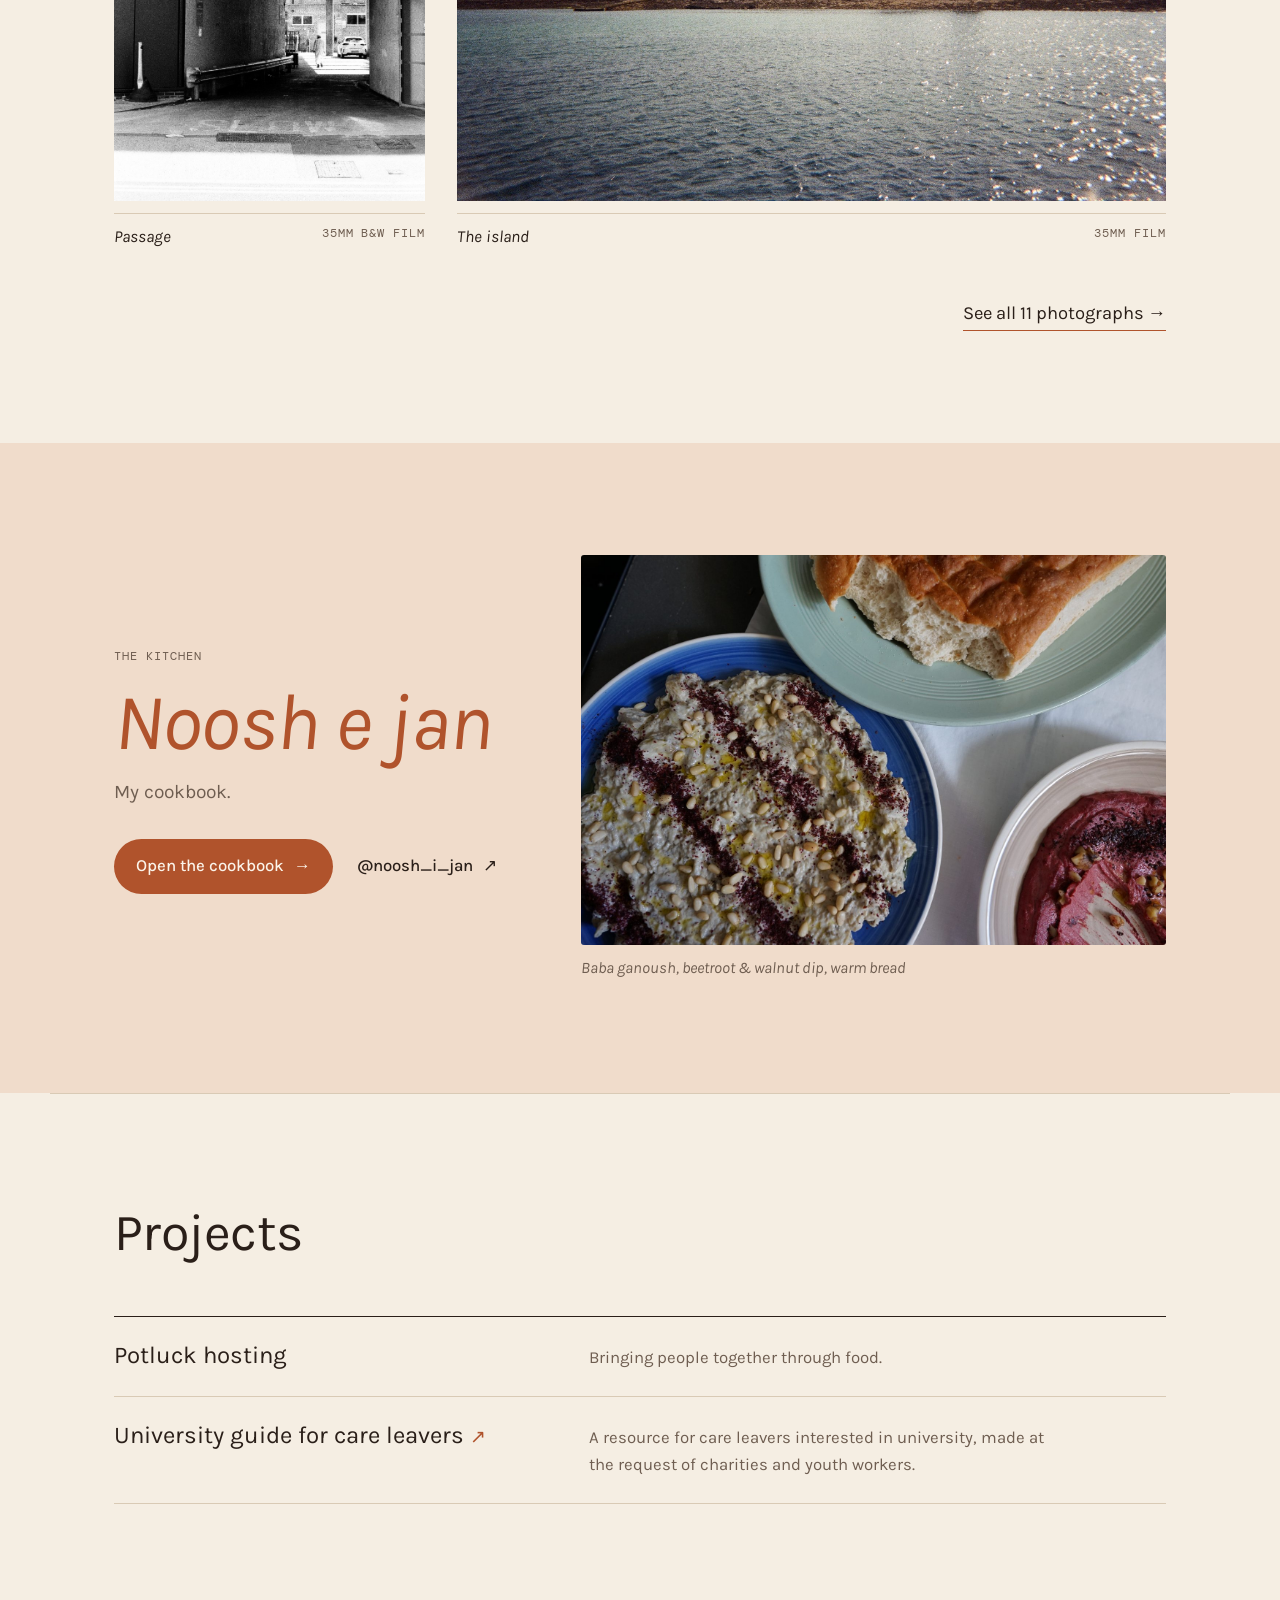
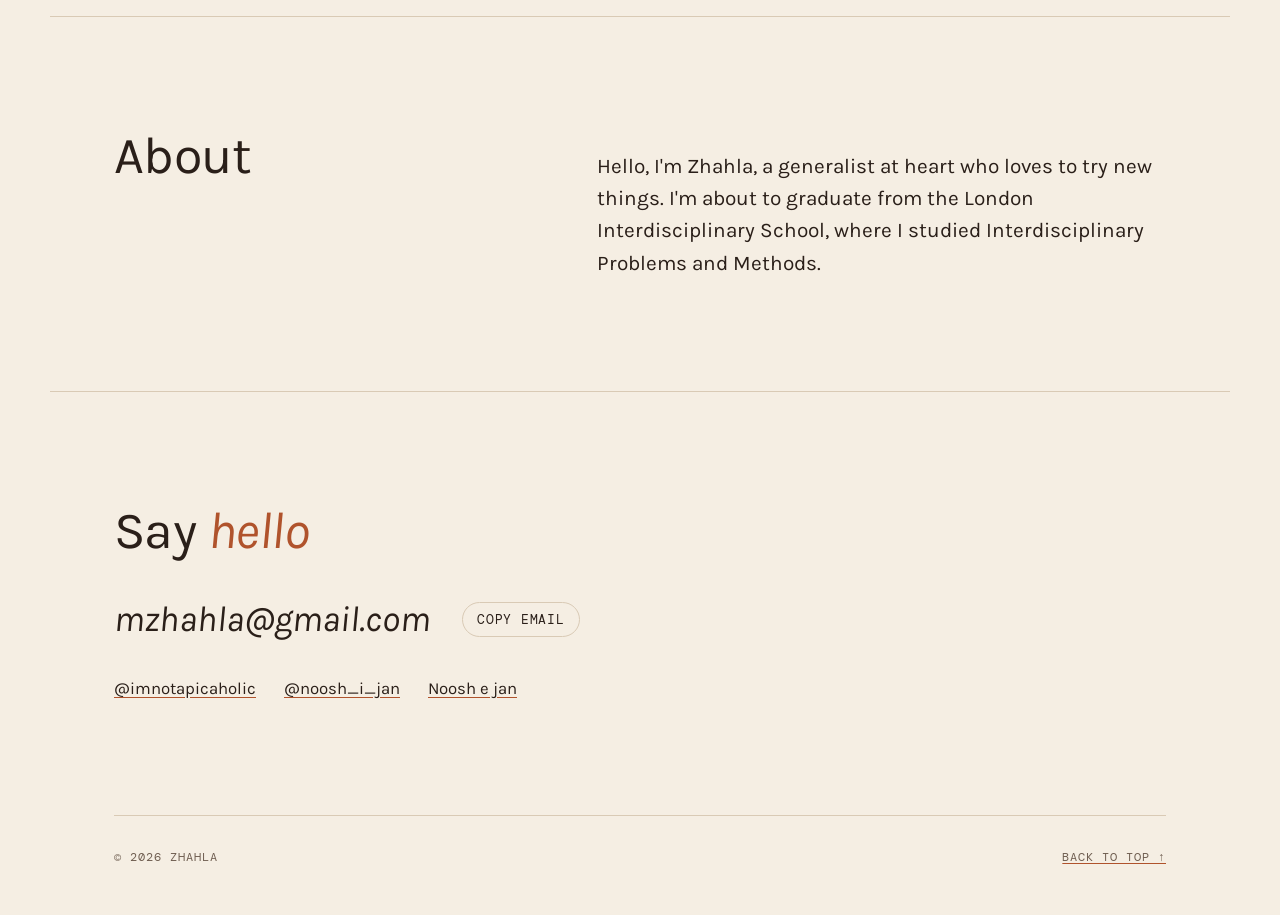
==== commit 05317a64: "Add three film photographs to the photography page Co-Authored-By: Claude Opus 5.5 <noreply@anthropi" ====
--- a/index.html
+++ b/index.html
@@ -66,7 +66,7 @@
           </figure>
         </div>
     </div>
-    <p class="see-all"><a href="photography.html">See all 8 photographs <span aria-hidden="true">→</span></a></p>
+    <p class="see-all"><a href="photography.html">See all 11 photographs <span aria-hidden="true">→</span></a></p>
   </section>
 
   <!-- KITCHEN -->
--- a/css/site.css
+++ b/css/site.css
@@ -130,10 +130,7 @@
 .page-intro { padding-block: clamp(32px, 6vw, 80px) clamp(32px, 5vw, 56px); border-bottom: 1px solid var(--rule);
   display: flex; flex-wrap: wrap; align-items: baseline; justify-content: space-between; gap: 12px 24px; }
 .page-intro h1 { font-size: clamp(2.6rem, 7.4vw, 5.75rem); line-height: 0.98; letter-spacing: -0.035em; }
-.set { padding-block: clamp(40px, 6vw, 72px); }
-.set + .set { border-top: 1px solid var(--rule); }
-.set-head { display: flex; flex-wrap: wrap; align-items: baseline; gap: 8px 16px; margin-bottom: clamp(20px, 3vw, 32px); }
-.set-head h2 { font-size: clamp(1.6rem, 3vw, 2.25rem); }
+.photo-page { padding-block: clamp(40px, 6vw, 72px); }
 .site-header nav a[aria-current="page"] { color: var(--ink); text-decoration: underline; text-decoration-color: var(--clay); }
 
 /* ---------- Kitchen ---------- */
